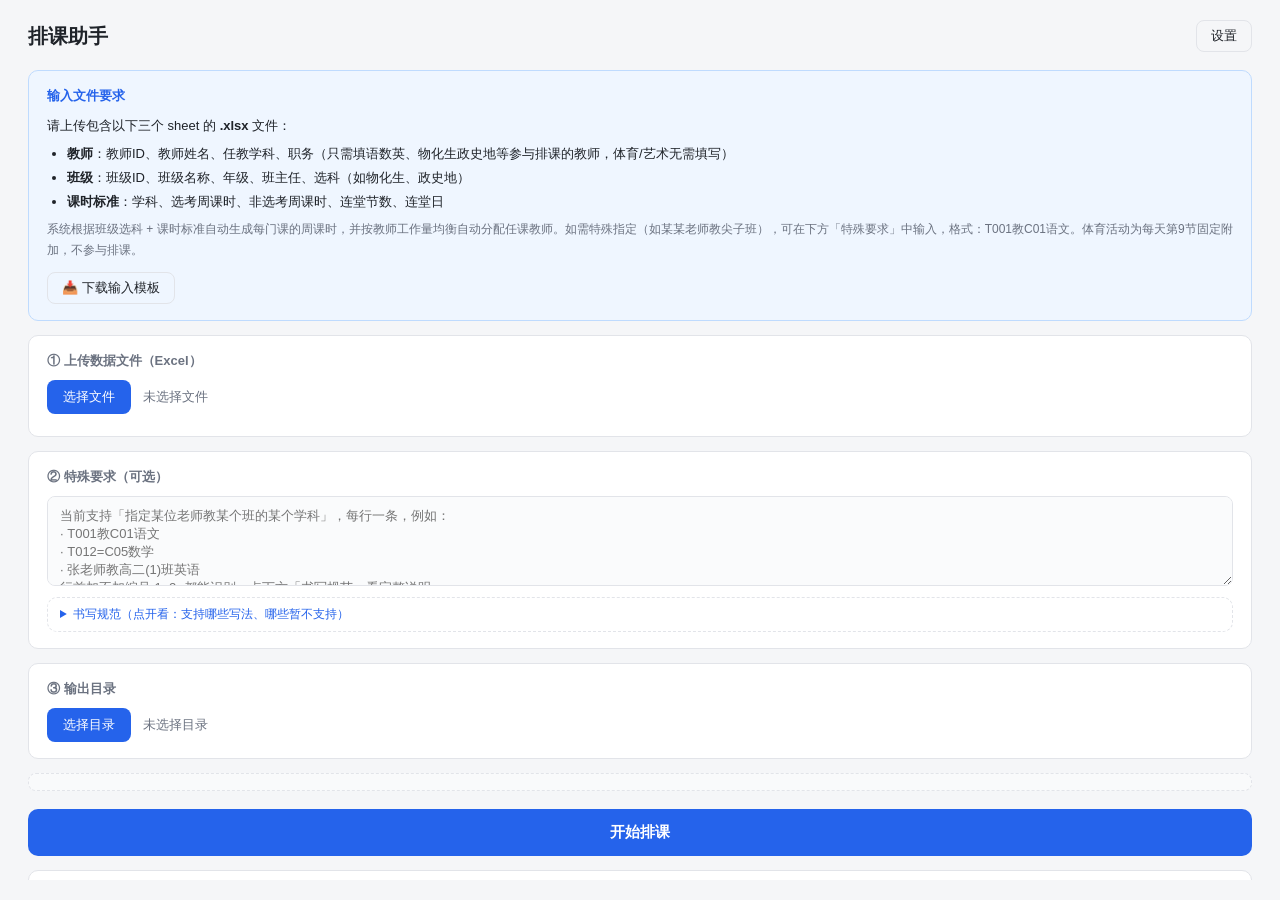
==== ui/index.html @ 9f9e7d93 "feat: 课表学科用标准短名 + 「特殊要求」书写规范 + 一键回归检查 用户确认三件事，本轮全部落地：  1. 课表上的免教师学科按标准短名显示：信息 / 心理 / 体育 / 艺术。    归一化" ====
<!DOCTYPE html>
<html lang="zh-CN">
<head>
  <meta charset="UTF-8">
  <title>排课助手</title>
  <link rel="stylesheet" href="style.css">
</head>
<body>
  <header>
    <h1>排课助手</h1>
    <button id="btn-settings" class="ghost-btn">设置</button>
  </header>

  <main>
    <!-- 输入文件要求说明 -->
    <section class="card info-card">
      <div class="step">输入文件要求</div>
      <div class="info-content">
        <p>请上传包含以下三个 sheet 的 <strong>.xlsx</strong> 文件：</p>
        <ul>
          <li><strong>教师</strong>：教师ID、教师姓名、任教学科、职务（只需填语数英、物化生政史地等参与排课的教师，体育/艺术无需填写）</li>
          <li><strong>班级</strong>：班级ID、班级名称、年级、班主任、选科（如物化生、政史地）</li>
          <li><strong>课时标准</strong>：学科、选考周课时、非选考周课时、连堂节数、连堂日</li>
        </ul>
        <p class="info-note">系统根据班级选科 + 课时标准自动生成每门课的周课时，并按教师工作量均衡自动分配任课教师。如需特殊指定（如某某老师教尖子班），可在下方「特殊要求」中输入，格式：T001教C01语文。体育活动为每天第9节固定附加，不参与排课。</p>
        <button id="btn-download-template" class="ghost-btn" style="margin-top:8px;">📥 下载输入模板</button>
      </div>
    </section>

    <section class="card">
      <div class="step">① 上传数据文件（Excel）</div>
      <div class="row">
        <button id="btn-pick-file" class="primary-btn">选择文件</button>
        <span id="file-name" class="path-text">未选择文件</span>
      </div>
      <div id="file-size" class="file-size"></div>
      <div id="validation-result" class="validation-result" style="display:none;"></div>
    </section>

    <section class="card">
      <div class="step">② 特殊要求（可选）</div>
      <textarea id="requirements" placeholder="当前支持「指定某位老师教某个班的某个学科」，每行一条，例如：&#10;· T001教C01语文&#10;· T012=C05数学&#10;· 张老师教高二(1)班英语&#10;行首加不加编号 1. 2. 都能识别；点下方「书写规范」看完整说明"></textarea>
      <details class="spec-help">
        <summary>书写规范（点开看：支持哪些写法、哪些暂不支持）</summary>
        <div class="spec-body">
          <p class="spec-title">✔ 支持的写法：指定某位老师教某个班的某个学科</p>
          <ul>
            <li><code>T001教C01语文</code> —— 教师ID + 班级ID + 学科（推荐，ID 以「教师」「班级」表里为准）</li>
            <li><code>T001=C01语文</code> —— 用等号写，效果一样</li>
            <li><code>张老师教高二(1)班英语</code> —— 也可以写教师姓名、班级名称</li>
            <li>每行一条；行首编号写不写都行（<code>1.T001教C01语文</code> 一样能识别）</li>
          </ul>
          <p class="spec-warn">✘ 暂不支持（写了会提示"这条没生效"，不会排进课表）：</p>
          <ul>
            <li>「某老师教的班里必须包含某个班」—— 如：教师T30所教的班级里必须有一个是C05</li>
            <li>「某位老师最多/最少带几个班」这类数量限制</li>
            <li>「某类班每周加一节某课」—— 请改在「课时标准」表的「非选考周课时」里填数字</li>
          </ul>
          <p>普通说明文字（如「年级：高二」「2026年秋季作息」）不影响排课，也不会误报。</p>
          <p>课表上的学科按标准名显示：<b>信息 / 心理 / 体育 / 艺术</b>
             （「信息课」「信息技术」「计算机」都会按「信息」处理；「心理健康」按「心理」）。</p>
        </div>
      </details>
    </section>

    <section class="card">
      <div class="step">③ 输出目录</div>
      <div class="row">
        <button id="btn-pick-dir" class="primary-btn">选择目录</button>
        <span id="dir-name" class="path-text">未选择目录</span>
      </div>
    </section>

    <!-- 当前硬限制摘要 -->
    <div id="hard-limits-summary" class="hl-summary"></div>

    <button id="btn-run" class="big-btn">
      <span id="btn-run-text">开始排课</span>
      <span id="btn-spinner" class="spinner hidden"></span>
    </button>

    <div id="status" class="status ready">就绪</div>

    <!-- 排课进度条（问题3，2026-10-01）：由外壳的 scheduler-progress 事件驱动 -->
    <div id="progress" class="progress hidden">
      <div class="progress-track"><div id="progress-fill" class="progress-fill"></div></div>
      <div id="progress-text" class="progress-text"></div>
    </div>

    <section id="result-area" class="result hidden">
      <div class="step">结果文件</div>
      <div id="result-cards" class="result-cards"></div>
    </section>
  </main>

  <!-- 新手教程遮罩 -->
  <div id="tutorial-overlay" class="tutorial-overlay hidden">
    <div class="tutorial-card">
      <div class="tutorial-icon" id="tutorial-icon">👋</div>
      <h2 id="tutorial-title">欢迎使用排课助手</h2>
      <p id="tutorial-desc"></p>
      <div class="tutorial-dots" id="tutorial-dots"></div>
      <div class="tutorial-buttons">
        <button id="tutorial-skip" class="ghost-btn">跳过</button>
        <button id="tutorial-next" class="primary-btn">下一步</button>
      </div>
    </div>
  </div>

  <script>
    const { invoke } = window.__TAURI__.core;
    const { getCurrentWindow } = window.__TAURI__.window;
    const { listen } = window.__TAURI__.event;

    const $ = id => document.getElementById(id);

    // ---- 排课进度条（问题3，2026-10-01）----
    // 外壳现在边跑边读引擎输出，把「阶段N/5」「方案 i/N」推成 scheduler-progress 事件，
    // 这里只负责画。拿不到事件通道也不影响排课，静默降级回原来的静态文字。
    function showProgress() {
      $('progress').classList.remove('hidden');
      $('progress-fill').style.width = '0%';
      $('progress-text').textContent = '正在启动排课引擎…';
    }

    function hideProgress() {
      $('progress').classList.add('hidden');
    }

    function applyProgress(p) {
      if (!p) return;
      const pct = Math.max(0, Math.min(100, Number(p.percent) || 0));
      $('progress-fill').style.width = pct + '%';
      const secs = Number(p.elapsed_sec) > 0 ? Math.round(p.elapsed_sec) + ' 秒 · ' : '';
      $('progress-text').textContent = secs + (p.message || '') + '（' + pct + '%）';
    }

    (async () => {
      try {
        await listen('scheduler-progress', e => applyProgress(e.payload));
      } catch (err) {
        // 旧版外壳没有这个事件通道时忽略即可
      }
    })();

    let inputPath = null;
    let outputDir = null;
    let currentConfig = null;

    // 特殊要求自动保存到 localStorage，下次打开自动恢复
    // ⚠️ $ 必须已在上面声明：此前 $ 声明在本段之后，这里取 $ 会抛 ReferenceError，
    //    又被下面的 try/catch 静默吞掉，导致「下次打开自动恢复」一直没生效。
    try {
      const saved = localStorage.getItem('paike_requirements');
      if (saved) $('requirements').value = saved;
    } catch (e) {}

    const DAY_NAMES = ['', '周一', '周二', '周三', '周四', '周五'];

    async function refreshConfig() {
      currentConfig = await invoke('get_config');
      if (currentConfig.default_output_dir) {
        outputDir = currentConfig.default_output_dir;
        $('dir-name').textContent = outputDir;
      }
      if (currentConfig.last_input_file) {
        inputPath = currentConfig.last_input_file;
        $('file-name').textContent = inputPath;
        showFileSize(inputPath);
        validateSelectedFile(inputPath);
      }
      renderHardLimitsSummary(currentConfig.hard_limits);
    }

    function renderHardLimitsSummary(hl) {
      const s = hl.schedule;
      const c = hl.consecutive;
      const text = `当前生效：${s.periods_per_day}节/天，上午${s.morning_start}-${s.morning_end}，下午${s.afternoon_start}-${s.afternoon_end}；连堂：${DAY_NAMES[c.math_day]}数学、${DAY_NAMES[c.chinese_day]}语文、${DAY_NAMES[c.english_day]}英语`;
      $('hard-limits-summary').textContent = text;
    }

    async function showFileSize(path) {
      const info = await invoke('get_file_info', { path });
      if (info.exists) {
        $('file-size').textContent = '文件大小：' + info.size_human;
        $('file-size').style.color = '#16a34a';
      } else {
        $('file-size').textContent = '';
      }
    }

    // 输入文件预检。
    // 说明：validate_input 命令早就注册好了，CSS 也备好了 .validate-ok / .validate-errors
    // 等样式，但前端一直没调用，这一块从来没显示过内容——
    // 用户只有点了「开始排课」、等上几分钟，才知道数据有问题。
    // 这里把它接上：选完文件立刻检查，把问题挡在排课之前。
    async function validateSelectedFile(path) {
      const box = $('validation-result');
      box.style.display = 'block';
      box.innerHTML = '<div class="validate-loading">正在检查输入文件…</div>';

      let r;
      try {
        r = await invoke('validate_input', { path });
      } catch (e) {
        box.innerHTML = '<div class="validate-errors">输入检查失败：' + e + '</div>';
        return;
      }

      const parts = [];
      const st = r.stats || {};
      if (st.teachers != null) parts.push('教师 ' + st.teachers + ' 位');
      if (st.classes != null) parts.push('班级 ' + st.classes + ' 个');
      if (st.subjects != null) parts.push('学科 ' + st.subjects + ' 门');
      if (st.assignments != null) parts.push('任课安排 ' + st.assignments + ' 条');

      let html = '';
      if (r.valid) {
        html += '<div class="validate-ok">输入文件检查通过</div>';
      } else {
        html += '<div class="validate-error">输入文件有问题，请先修正再排课</div>';
      }
      if (st.format) {
        html += '<div class="validate-subjects">格式：' + st.format + '</div>';
      }
      if (parts.length) {
        html += '<div class="validate-stats">' +
          parts.map(p => '<span>' + p + '</span>').join('') + '</div>';
      }
      if (r.errors && r.errors.length) {
        html += '<div class="validate-errors">' +
          r.errors.map(e => '· ' + e).join('<br>') + '</div>';
      }
      if (r.warnings && r.warnings.length) {
        html += '<div class="validate-subjects" style="color:#b45309;">' +
          r.warnings.map(w => '· ' + w).join('<br>') + '</div>';
      }
      box.innerHTML = html;
    }

    $('btn-pick-file').onclick = async () => {
      const p = await invoke('pick_input_file');
      if (p) {
        inputPath = p;
        $('file-name').textContent = p;
        await showFileSize(p);
        await validateSelectedFile(p);
      }
    };

    $('btn-download-template').onclick = () => {
      invoke('download_template').catch(() => {});
    };

    $('btn-pick-dir').onclick = async () => {
      const p = await invoke('pick_output_dir');
      if (p) {
        outputDir = p;
        $('dir-name').textContent = p;
        await invoke('set_config', {
          config: { ...currentConfig, default_output_dir: outputDir }
        });
      }
    };

    $('btn-settings').onclick = async () => {
      await invoke('open_settings');
      // 设置窗口关闭后刷新硬限制摘要
      setTimeout(refreshConfig, 500);
    };

    function setStatus(cls, text, warnings) {
      const el = $('status');
      el.className = 'status ' + cls;
      el.textContent = text;
      if (warnings && warnings.length) {
        const ul = document.createElement('ul');
        ul.className = 'warnings';
        warnings.forEach(w => {
          const li = document.createElement('li');
          li.textContent = w;
          ul.appendChild(li);
        });
        el.appendChild(ul);
      }
    }

    function formatTime(ts) {
      if (!ts) return '';
      const d = new Date(ts * 1000);
      const pad = n => String(n).padStart(2, '0');
      return `${d.getFullYear()}-${pad(d.getMonth()+1)}-${pad(d.getDate())} ${pad(d.getHours())}:${pad(d.getMinutes())}`;
    }

    async function renderResult(r) {
      const area = $('result-area');
      const cards = $('result-cards');
      cards.innerHTML = '';

      // 方案列表
      if (r.plans && r.plans.length) {
        const planCard = document.createElement('div');
        planCard.className = 'result-card';
        let html = '<div class="result-card-title">排课方案</div>';
        html += '<div class="result-card-sub">共生成 ' + r.plans.length + ' 套方案，点击卡片展开详情</div>';
        html += '<div class="plan-list">';
        r.plans.forEach(p => {
          // 把 note 拆分成指标标签
          const metrics = p.note ? p.note.split('，').map(m => m.trim()).filter(m => m) : [];
          let metricsHtml = '';
          metrics.forEach(m => {
            // 提取数值和标签
            const match = m.match(/(.+?)\s*([\d.]+%?)/);
            if (match) {
              metricsHtml += `<span class="metric-tag"><span class="metric-label">${match[1]}</span><span class="metric-value">${match[2]}</span></span>`;
            } else {
              metricsHtml += `<span class="metric-tag">${m}</span>`;
            }
          });
          html += `<div class="plan-item" data-index="${p.index}">
            <div class="plan-item-header">
              <span class="plan-badge">方案${p.index}</span>
              <span class="plan-name">${p.name}</span>
              <span class="plan-score">评分 ${p.score.toFixed(1)}</span>
              <span class="plan-expand">▾</span>
            </div>
            <div class="plan-item-detail hidden">
              <div class="plan-metrics">${metricsHtml}</div>
            </div>
          </div>`;
        });
        html += '</div>';
        planCard.innerHTML = html;
        // 点击展开/收起
        planCard.querySelectorAll('.plan-item').forEach(item => {
          item.querySelector('.plan-item-header').onclick = () => {
            item.querySelector('.plan-item-detail').classList.toggle('hidden');
            item.querySelector('.plan-expand').textContent =
              item.querySelector('.plan-item-detail').classList.contains('hidden') ? '▾' : '▴';
          };
        });
        cards.appendChild(planCard);
      }

      // 结果文件卡片
      const files = [];
      if (r.output_xlsx) files.push({ path: r.output_xlsx, name: 'result.xlsx', desc: '总览 + 各方案 sheet', icon: '📊' });
      if (r.output_pdf) files.push({ path: r.output_pdf, name: 'result.pdf', desc: '总览 + 各方案页', icon: '📄' });

      for (const f of files) {
        const info = await invoke('get_file_info', { path: f.path });
        const card = document.createElement('div');
        card.className = 'result-card file-card';
        card.innerHTML = `
          <div class="file-icon">${f.icon}</div>
          <div class="file-info">
            <div class="file-name">${f.name}</div>
            <div class="file-desc">${f.desc}</div>
            <div class="file-meta">
              <span>${info.size_human}</span>
              <span>·</span>
              <span>${formatTime(info.modified_ts)}</span>
            </div>
          </div>
          <button class="primary-btn file-open-btn">打开</button>
        `;
        card.querySelector('.file-open-btn').onclick = () => invoke('open_path', { path: f.path });
        cards.appendChild(card);
      }

      // 打开文件夹按钮
      if (files.length) {
        const openDirBtn = document.createElement('button');
        openDirBtn.className = 'ghost-btn open-dir-btn';
        openDirBtn.textContent = '打开所在文件夹';
        openDirBtn.onclick = () => invoke('open_path', { path: outputDir });
        cards.appendChild(openDirBtn);
      }

      area.classList.remove('hidden');
    }

    $('btn-run').onclick = async () => {
      if (!inputPath) {
        setStatus('error', '请先选择输入 Excel 文件');
        return;
      }
      if (!outputDir) {
        setStatus('error', '请先选择输出目录');
        return;
      }
      const btn = $('btn-run');
      btn.disabled = true;
      $('btn-run-text').textContent = '排课中...';
      $('btn-spinner').classList.remove('hidden');
      setStatus('running', '正在排课，请稍候…（25 个班约需 3 分钟，期间请勿关闭窗口）');
      showProgress();
      $('result-area').classList.add('hidden');

      try {
        const r = await invoke('run_scheduler', {
          inputPath: inputPath,
          requirements: $('requirements').value,
          outputDir: outputDir
        });
        if (r.code === 0) {
          setStatus('success', '排课完成：' + r.message);
        } else if (r.code === 1) {
          setStatus('warn', '排课完成（有警告）：' + r.message, r.warnings);
        } else {
          setStatus('error', '排课失败：' + r.message, r.warnings);
        }
        renderResult(r);
      } catch (e) {
        setStatus('error', '调用失败：' + e);
      } finally {
        btn.disabled = false;
        $('btn-spinner').classList.add('hidden');
        hideProgress();
        // 失败时按钮显示「重试」，成功显示「开始排课」
        const failed = $('status').classList.contains('error');
        $('btn-run-text').textContent = failed ? '🔄 重试' : '开始排课';
      }
    };

    // 窗口大小和位置记忆（防抖保存）
    let saveTimer = null;
    function scheduleSaveWindowState() {
      clearTimeout(saveTimer);
      saveTimer = setTimeout(async () => {
        try {
          const win = getCurrentWindow();
          const size = await win.outerSize();
          const pos = await win.outerPosition();
          await invoke('save_window_state', {
            x: pos.x, y: pos.y, width: size.width, height: size.height
          });
        } catch (e) {}
      }, 500);
    }

    const mainWin = getCurrentWindow();
    mainWin.onResized(scheduleSaveWindowState);
    mainWin.onMoved(scheduleSaveWindowState);

    // textarea 输入时实时保存特殊要求
    $('requirements').addEventListener('input', () => {
      try { localStorage.setItem('paike_requirements', $('requirements').value); } catch (e) {}
    });

    // ==================== 新手教程 ====================
    const TUTORIAL_STEPS = [
      {
        icon: '👋',
        title: '欢迎使用排课助手',
        desc: '我是你的排课小帮手！上传教师、班级和课时标准数据，告诉我你的特殊要求，我就能在几十秒内排出 3-8 套合理课表供你挑选。全程离线运行，数据不会上传。'
      },
      {
        icon: '📊',
        title: '第一步：上传 Excel 数据',
        desc: '点击「选择文件」，上传包含教师、班级、课时标准的 Excel 文件（任课安排可选）。不确定格式？页面最上方的蓝色卡片里写了详细要求，可以下载模板参考。'
      },
      {
        icon: '📝',
        title: '第二步：填写特殊要求（可选）',
        desc: '如果有老师请假、班级活动、固定课时等特殊情况，写在这里就行。比如「张三老师周二下午有会」「周五下午留出社团时间」。内容会自动保存，下次打开还在。没有特殊要求就留空。'
      },
      {
        icon: '📁',
        title: '第三步：选择输出目录',
        desc: '点击「选择目录」，挑一个你方便找的文件夹。排课完成后，Excel 课表和 PDF 预览都会自动保存在这里，随时可以打开查看。'
      },
      {
        icon: '🚀',
        title: '最后一步：开始排课',
        desc: '点击蓝色的「开始排课」按钮，喝杯水的功夫就好了！完成后会显示多套方案和评分，点击方案可以展开查看详细指标，挑最满意的一套用。以后想再看教程？随时去「设置」→「关于」里点「重新查看新手教程」。'
      }
    ];

    let tutorialStep = 0;

    function renderTutorialDots() {
      const dots = $('tutorial-dots');
      dots.innerHTML = '';
      TUTORIAL_STEPS.forEach((_, i) => {
        const dot = document.createElement('span');
        dot.className = 'tutorial-dot' + (i === tutorialStep ? ' active' : '');
        dots.appendChild(dot);
      });
    }

    function showTutorialStep() {
      const step = TUTORIAL_STEPS[tutorialStep];
      $('tutorial-icon').textContent = step.icon;
      $('tutorial-title').textContent = step.title;
      $('tutorial-desc').textContent = step.desc;
      $('tutorial-next').textContent = tutorialStep === TUTORIAL_STEPS.length - 1 ? '开始使用' : '下一步';
      renderTutorialDots();
    }

    function finishTutorial() {
      $('tutorial-overlay').classList.add('hidden');
      try { localStorage.setItem('paike_tutorial_seen', '1'); } catch (e) {}
    }

    $('tutorial-next').onclick = () => {
      if (tutorialStep < TUTORIAL_STEPS.length - 1) {
        tutorialStep++;
        showTutorialStep();
      } else {
        finishTutorial();
      }
    };

    $('tutorial-skip').onclick = finishTutorial;


    // 暴露给设置页调用：重新查看教程
    window.showTutorial = () => {
      tutorialStep = 0;
      showTutorialStep();
      $('tutorial-overlay').classList.remove('hidden');
    };

    // 第一次打开自动弹出教程
    try {
      if (!localStorage.getItem('paike_tutorial_seen')) {
        setTimeout(() => {
          tutorialStep = 0;
          showTutorialStep();
          $('tutorial-overlay').classList.remove('hidden');
        }, 500);
      }
    } catch (e) {}

    refreshConfig();
  </script>
</body>
</html>
---- ui/style.css ----
/* 排课助手 - 简洁浅色 Win11 风 */
* { box-sizing: border-box; margin: 0; padding: 0; }

:root {
  --bg: #f5f6f8;
  --card: #ffffff;
  --border: #e2e4e9;
  --text: #1f2329;
  --text-dim: #6b7280;
  --primary: #2563eb;
  --primary-hover: #1d4ed8;
  --success: #16a34a;
  --warn: #d97706;
  --error: #dc2626;
  --radius: 10px;
}

html, body {
  height: 100%;
  background: var(--bg);
  color: var(--text);
  font-family: "Segoe UI", "Microsoft YaHei", sans-serif;
  font-size: 14px;
}

body {
  padding: 20px 28px;
  display: flex;
  flex-direction: column;
}

header {
  display: flex;
  align-items: center;
  justify-content: space-between;
  margin-bottom: 18px;
}

header h1 {
  font-size: 20px;
  font-weight: 600;
}

/* 年级切换栏（已移除，保留占位） */

main {
  flex: 1;
  display: flex;
  flex-direction: column;
  gap: 14px;
  overflow-y: auto;
}

.card {
  background: var(--card);
  border: 1px solid var(--border);
  border-radius: var(--radius);
  padding: 16px 18px;
}

.step {
  font-size: 13px;
  font-weight: 600;
  color: var(--text-dim);
  margin-bottom: 10px;
}

.row {
  display: flex;
  align-items: center;
  gap: 12px;
}

.path-text {
  flex: 1;
  font-size: 13px;
  color: var(--text-dim);
  overflow: hidden;
  text-overflow: ellipsis;
  white-space: nowrap;
}

.primary-btn {
  background: var(--primary);
  color: #fff;
  border: none;
  border-radius: 8px;
  padding: 8px 16px;
  font-size: 13px;
  cursor: pointer;
  white-space: nowrap;
}
.primary-btn:hover { background: var(--primary-hover); }

.ghost-btn {
  background: transparent;
  color: var(--text);
  border: 1px solid var(--border);
  border-radius: 8px;
  padding: 6px 14px;
  font-size: 13px;
  cursor: pointer;
}
.ghost-btn:hover { background: #eef0f3; }

.big-btn {
  background: var(--primary);
  color: #fff;
  border: none;
  border-radius: var(--radius);
  padding: 14px;
  font-size: 15px;
  font-weight: 600;
  cursor: pointer;
}
.big-btn:hover { background: var(--primary-hover); }
.big-btn:disabled {
  background: #93b4f5;
  cursor: not-allowed;
}

textarea {
  width: 100%;
  min-height: 90px;
  border: 1px solid var(--border);
  border-radius: 8px;
  padding: 10px 12px;
  font-family: inherit;
  font-size: 13px;
  resize: vertical;
  background: #fafbfc;
}
textarea:focus { outline: 2px solid #bfdbfe; border-color: var(--primary); }

.status {
  padding: 12px 16px;
  border-radius: var(--radius);
  font-size: 13px;
  border: 1px solid var(--border);
  background: var(--card);
}
.status.ready { color: var(--text-dim); }
.status.running { color: var(--primary); }
.status.success { color: var(--success); border-color: #bbf7d0; background: #f0fdf4; }
.status.warn { color: var(--warn); border-color: #fde68a; background: #fffbeb; }
.status.error { color: var(--error); border-color: #fecaca; background: #fef2f2; }

/* ---- 排课进度条（问题3，2026-10-01）---- */
.progress { margin-top: 10px; }
.progress.hidden { display: none; }
.progress-track {
  height: 8px;
  border-radius: 999px;
  background: #e5e7eb;
  overflow: hidden;
}
.progress-fill {
  height: 100%;
  width: 0%;
  border-radius: 999px;
  background: var(--primary);
  transition: width 0.4s ease;
}
.progress-text {
  margin-top: 6px;
  font-size: 12px;
  color: var(--text-dim);
}

/* ---- 「特殊要求」书写规范（2026-10-01）---- */
.spec-help {
  margin-top: 8px;
  font-size: 12px;
  color: var(--text-dim);
  border: 1px dashed var(--border);
  border-radius: var(--radius);
  padding: 8px 12px;
  background: var(--card);
}
.spec-help summary {
  cursor: pointer;
  user-select: none;
  color: var(--primary);
}
.spec-help[open] summary { margin-bottom: 6px; }
.spec-body ul { margin: 4px 0 8px 18px; padding: 0; }
.spec-body li { margin: 2px 0; }
.spec-body code {
  background: rgba(0, 0, 0, 0.06);
  padding: 1px 5px;
  border-radius: 4px;
  font-family: Consolas, "Courier New", monospace;
}
.spec-title { color: var(--success); margin: 4px 0; }
.spec-warn { color: var(--warn); margin: 6px 0 2px; }

.result.hidden { display: none; }
.result ul {
  list-style: none;
  display: flex;
  flex-direction: column;
  gap: 8px;
}
.result li {
  display: flex;
  align-items: center;
  justify-content: space-between;
  padding: 8px 12px;
  background: #fafbfc;
  border: 1px solid var(--border);
  border-radius: 8px;
  font-size: 13px;
}
.result .actions button {
  margin-left: 8px;
}

.radio {
  display: flex;
  align-items: center;
  gap: 8px;
  padding: 6px 0;
  font-size: 14px;
  cursor: pointer;
}
.radio input { cursor: pointer; }

.about p { padding: 3px 0; color: var(--text-dim); }
.about strong { color: var(--text); }

.warnings {
  margin-top: 8px;
  padding-left: 18px;
  font-size: 12px;
  color: var(--warn);
}
.warnings li { margin: 2px 0; }

/* 加载动画 */
.spinner {
  display: inline-block;
  width: 14px;
  height: 14px;
  border: 2px solid rgba(255,255,255,0.3);
  border-top-color: #fff;
  border-radius: 50%;
  animation: spin 0.8s linear infinite;
  vertical-align: middle;
  margin-left: 8px;
}
.spinner.hidden { display: none; }
@keyframes spin {
  to { transform: rotate(360deg); }
}

/* 输入文件要求说明卡片 */
.info-card {
  background: #eff6ff;
  border-color: #bfdbfe;
}
.info-card .step { color: #2563eb; }
.info-content { font-size: 13px; line-height: 1.7; color: var(--text); }
.info-content p { margin: 4px 0; }
.info-content ul { margin: 6px 0 6px 20px; }
.info-content li { margin: 2px 0; }
.info-note { color: var(--text-dim); font-size: 12px; margin-top: 8px; }

/* 文件大小显示 */
.file-size {
  font-size: 12px;
  color: var(--text-dim);
  margin-top: 6px;
  margin-left: 2px;
}

/* big-btn 里的文字和 spinner 居中对齐 */
.big-btn {
  display: inline-flex;
  align-items: center;
  justify-content: center;
}
.big-btn:disabled .spinner {
  border-color: rgba(255,255,255,0.3);
  border-top-color: #fff;
}

/* 硬限制摘要 */
.hl-summary {
  font-size: 12px;
  color: var(--text-dim);
  background: #f9fafb;
  border: 1px dashed var(--border);
  border-radius: 8px;
  padding: 8px 12px;
  line-height: 1.6;
  margin-bottom: 4px;
}

/* 结果卡片 */
.result-cards {
  display: flex;
  flex-direction: column;
  gap: 10px;
}
.result-card {
  background: var(--card);
  border: 1px solid var(--border);
  border-radius: var(--radius);
  padding: 14px 16px;
}
.result-card-title {
  font-size: 14px;
  font-weight: 600;
  color: var(--text);
  margin-bottom: 4px;
}
.result-card-sub {
  font-size: 12px;
  color: var(--text-dim);
  margin-bottom: 10px;
}

/* 方案列表 */
.plan-list {
  display: flex;
  flex-direction: column;
  gap: 6px;
}
.plan-item {
  background: #f9fafb;
  border-radius: 6px;
  font-size: 13px;
  overflow: hidden;
  transition: background 0.15s;
}
.plan-item:hover {
  background: #f3f4f6;
}
.plan-item-header {
  display: flex;
  align-items: center;
  gap: 10px;
  padding: 8px 10px;
  cursor: pointer;
}
.plan-badge {
  background: var(--primary);
  color: #fff;
  padding: 2px 8px;
  border-radius: 4px;
  font-size: 12px;
  font-weight: 600;
}
.plan-name {
  font-weight: 600;
}
.plan-score {
  color: var(--primary);
  font-weight: 600;
}
.plan-expand {
  margin-left: auto;
  color: var(--text-dim);
  font-size: 12px;
}
.plan-item-detail {
  padding: 0 10px 10px 10px;
  border-top: 1px solid #e5e7eb;
  margin-top: -1px;
}
.plan-item-detail.hidden { display: none; }
.plan-metrics {
  display: flex;
  flex-wrap: wrap;
  gap: 6px;
  margin-top: 8px;
}
.metric-tag {
  display: inline-flex;
  align-items: center;
  gap: 4px;
  background: #fff;
  border: 1px solid #e5e7eb;
  border-radius: 4px;
  padding: 3px 8px;
  font-size: 12px;
}
.metric-label {
  color: var(--text-dim);
}
.metric-value {
  color: var(--primary);
  font-weight: 600;
}

/* 文件卡片 */
.file-card {
  display: flex;
  align-items: center;
  gap: 14px;
}
.file-icon {
  font-size: 28px;
  width: 44px;
  text-align: center;
}
.file-info {
  flex: 1;
}
.file-name {
  font-size: 14px;
  font-weight: 600;
  color: var(--text);
}
.file-desc {
  font-size: 12px;
  color: var(--text-dim);
  margin: 2px 0;
}
.file-meta {
  font-size: 11px;
  color: #9ca3af;
  display: flex;
  gap: 6px;
}
.file-open-btn {
  padding: 8px 18px;
  font-size: 13px;
}
.open-dir-btn {
  align-self: flex-end;
  margin-top: 4px;
}

/* 新手教程遮罩 */
.tutorial-overlay {
  position: fixed;
  top: 0;
  left: 0;
  right: 0;
  bottom: 0;
  background: rgba(0, 0, 0, 0.45);
  display: flex;
  align-items: center;
  justify-content: center;
  z-index: 1000;
  backdrop-filter: blur(2px);
}
.tutorial-overlay.hidden { display: none; }

.tutorial-card {
  background: #fff;
  border-radius: 16px;
  padding: 32px 36px 24px;
  width: 420px;
  max-width: 90%;
  text-align: center;
  box-shadow: 0 20px 60px rgba(0, 0, 0, 0.2);
  animation: tutorialPop 0.3s ease;
}
@keyframes tutorialPop {
  from { transform: scale(0.9); opacity: 0; }
  to { transform: scale(1); opacity: 1; }
}

.tutorial-icon {
  font-size: 48px;
  margin-bottom: 16px;
}

.tutorial-card h2 {
  font-size: 20px;
  font-weight: 600;
  color: var(--text);
  margin-bottom: 12px;
}

.tutorial-card p {
  font-size: 14px;
  line-height: 1.8;
  color: var(--text-dim);
  margin-bottom: 20px;
  text-align: left;
}

.tutorial-dots {
  display: flex;
  justify-content: center;
  gap: 6px;
  margin-bottom: 20px;
}
.tutorial-dot {
  width: 8px;
  height: 8px;
  border-radius: 50%;
  background: #d1d5db;
  transition: all 0.2s ease;
}
.tutorial-dot.active {
  background: var(--primary);
  width: 24px;
  border-radius: 4px;
}

.tutorial-buttons {
  display: flex;
  justify-content: space-between;
  align-items: center;
  gap: 12px;
}
.tutorial-buttons .primary-btn {
  flex: 1;
  padding: 10px;
  font-size: 14px;
}
.tutorial-buttons .ghost-btn {
  padding: 10px 16px;
}


/* ===== 文件校验结果 ===== */
.validation-result {
  margin-top: 10px;
  padding: 12px;
  border-radius: 8px;
  font-size: 13px;
  line-height: 1.6;
}
.validate-loading {
  color: #6b7280;
  font-style: italic;
}
.validate-ok {
  color: #16a34a;
  font-weight: 600;
  margin-bottom: 6px;
}
.validate-error {
  color: #dc2626;
  font-weight: 600;
  margin-bottom: 6px;
}
.validate-stats {
  display: flex;
  flex-wrap: wrap;
  gap: 12px;
  color: #4b5563;
  margin-bottom: 6px;
}
.validate-stats span {
  background: #f3f4f6;
  padding: 2px 8px;
  border-radius: 4px;
}
.validate-subjects {
  width: 100%;
  margin-top: 4px;
  color: #6b7280;
}
.validate-errors {
  background: #fef2f2;
  border: 1px solid #fecaca;
  border-radius: 6px;
  padding: 8px 12px;
  margin-top: 6px;
  color: #991b1b;
}
.validate-errors ul {
  margin: 4px 0 0 0;
  padding-left: 20px;
}
.validate-warnings {
  background: #fffbeb;
  border: 1px solid #fde68a;
  border-radius: 6px;
  padding: 8px 12px;
  margin-top: 6px;
  color: #92400e;
}
.validate-warnings ul {
  margin: 4px 0 0 0;
  padding-left: 20px;
}
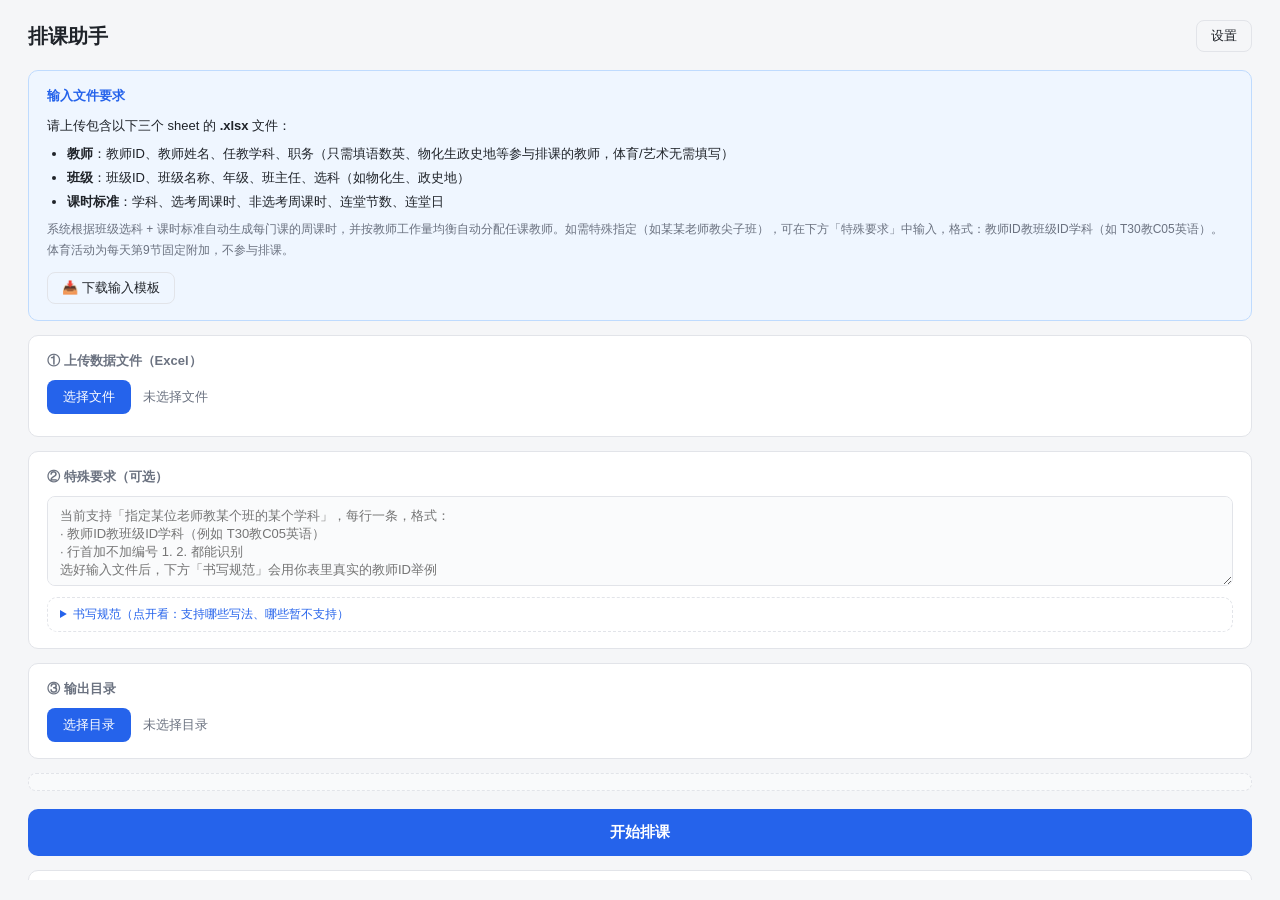
==== commit fab067d7: "fix: 进度条改为前端轮询（原来一直不动）+ 特殊要求 ID 容错与提示 用户 2026-10-01 下午实测反馈三个问题。  1. 进度条一直停在"正在启动排课引擎"    根因：进度原先靠 Ta" ====
--- a/ui/index.html
+++ b/ui/index.html
@@ -22,7 +22,7 @@
           <li><strong>班级</strong>：班级ID、班级名称、年级、班主任、选科（如物化生、政史地）</li>
           <li><strong>课时标准</strong>：学科、选考周课时、非选考周课时、连堂节数、连堂日</li>
         </ul>
-        <p class="info-note">系统根据班级选科 + 课时标准自动生成每门课的周课时，并按教师工作量均衡自动分配任课教师。如需特殊指定（如某某老师教尖子班），可在下方「特殊要求」中输入，格式：T001教C01语文。体育活动为每天第9节固定附加，不参与排课。</p>
+        <p class="info-note">系统根据班级选科 + 课时标准自动生成每门课的周课时，并按教师工作量均衡自动分配任课教师。如需特殊指定（如某某老师教尖子班），可在下方「特殊要求」中输入，格式：教师ID教班级ID学科（如 T30教C05英语）。体育活动为每天第9节固定附加，不参与排课。</p>
         <button id="btn-download-template" class="ghost-btn" style="margin-top:8px;">📥 下载输入模板</button>
       </div>
     </section>
@@ -39,16 +39,20 @@
 
     <section class="card">
       <div class="step">② 特殊要求（可选）</div>
-      <textarea id="requirements" placeholder="当前支持「指定某位老师教某个班的某个学科」，每行一条，例如：&#10;· T001教C01语文&#10;· T012=C05数学&#10;· 张老师教高二(1)班英语&#10;行首加不加编号 1. 2. 都能识别；点下方「书写规范」看完整说明"></textarea>
+      <textarea id="requirements" placeholder="当前支持「指定某位老师教某个班的某个学科」，每行一条，格式：&#10;· 教师ID教班级ID学科（例如 T30教C05英语）&#10;· 行首加不加编号 1. 2. 都能识别&#10;选好输入文件后，下方「书写规范」会用你表里真实的教师ID举例"></textarea>
       <details class="spec-help">
         <summary>书写规范（点开看：支持哪些写法、哪些暂不支持）</summary>
         <div class="spec-body">
+          <p id="spec-ids" class="spec-ids">选好输入文件后，这里会用**你表里真实的**教师ID、班级ID举例。</p>
           <p class="spec-title">✔ 支持的写法：指定某位老师教某个班的某个学科</p>
           <ul>
-            <li><code>T001教C01语文</code> —— 教师ID + 班级ID + 学科（推荐，ID 以「教师」「班级」表里为准）</li>
-            <li><code>T001=C01语文</code> —— 用等号写，效果一样</li>
-            <li><code>张老师教高二(1)班英语</code> —— 也可以写教师姓名、班级名称</li>
-            <li>每行一条；行首编号写不写都行（<code>1.T001教C01语文</code> 一样能识别）</li>
+            <li><code>教师ID</code> + <code>教</code> + <code>班级ID</code> + <code>学科</code>
+                —— 例如 <code id="spec-example">T30教C05英语</code></li>
+            <li>用等号写效果一样：<code id="spec-example2">T30=C05英语</code></li>
+            <li>也可以写教师姓名 + 班级名称：<code>张老师教高二(1)班英语</code></li>
+            <li>每行一条；行首编号写不写都行（<code>1.T30教C05英语</code> 一样能识别）</li>
+            <li>⚠️ <b>ID 照抄「教师」「班级」表里的写法</b>：表里是 <code>T30</code> 就写 <code>T30</code>，
+                不要自己补成 <code>T030</code>（补零的写法现在也能认，但以表里为准最稳）</li>
           </ul>
           <p class="spec-warn">✘ 暂不支持（写了会提示"这条没生效"，不会排进课表）：</p>
           <ul>
@@ -110,38 +114,79 @@
   <script>
     const { invoke } = window.__TAURI__.core;
     const { getCurrentWindow } = window.__TAURI__.window;
-    const { listen } = window.__TAURI__.event;
 
     const $ = id => document.getElementById(id);
 
-    // ---- 排课进度条（问题3，2026-10-01）----
-    // 外壳现在边跑边读引擎输出，把「阶段N/5」「方案 i/N」推成 scheduler-progress 事件，
-    // 这里只负责画。拿不到事件通道也不影响排课，静默降级回原来的静态文字。
+    // ---- 排课进度条（2026-10-01）----
+    // ⚠️ 用「轮询 get_progress」而不是 Tauri 事件：本项目的 webview 没有配置
+    //    capabilities（src-tauri/capabilities/ 不存在），Tauri 2 里事件 API 属于
+    //    core 插件、要 ACL 放行，没配就被静默拒绝 —— 之前那版就是这样，进度条一直
+    //    停在初始文案（用户实测踩到）。应用自己的命令不走 ACL，轮询这条路是稳的。
+    let progressTimer = null;
+    let runStartedAt = 0;
+
+    function fmtElapsed(sec) {
+      if (sec < 60) return sec + ' 秒';
+      return Math.floor(sec / 60) + ' 分 ' + String(sec % 60).padStart(2, '0') + ' 秒';
+    }
+
     function showProgress() {
       $('progress').classList.remove('hidden');
       $('progress-fill').style.width = '0%';
-      $('progress-text').textContent = '正在启动排课引擎…';
+      $('progress-text').textContent = '已用 0 秒 · 正在准备…';
+      runStartedAt = Date.now();
     }
 
     function hideProgress() {
       $('progress').classList.add('hidden');
-    }
-
-    function applyProgress(p) {
-      if (!p) return;
-      const pct = Math.max(0, Math.min(100, Number(p.percent) || 0));
+      if (progressTimer) {
+        clearInterval(progressTimer);
+        progressTimer = null;
+      }
+    }
+
+    function renderProgress(p) {
+      const elapsed = runStartedAt ? Math.round((Date.now() - runStartedAt) / 1000) : 0;
+      const pct = p ? Math.max(0, Math.min(100, Number(p.percent) || 0)) : 0;
       $('progress-fill').style.width = pct + '%';
-      const secs = Number(p.elapsed_sec) > 0 ? Math.round(p.elapsed_sec) + ' 秒 · ' : '';
-      $('progress-text').textContent = secs + (p.message || '') + '（' + pct + '%）';
-    }
-
-    (async () => {
-      try {
-        await listen('scheduler-progress', e => applyProgress(e.payload));
-      } catch (err) {
-        // 旧版外壳没有这个事件通道时忽略即可
-      }
-    })();
+      const msg = (p && p.message) ? p.message : '正在启动排课引擎…';
+      $('progress-text').textContent =
+        '已用 ' + fmtElapsed(elapsed) + ' · ' + msg + '（' + pct + '%）';
+    }
+
+    function startProgressPolling() {
+      if (progressTimer) clearInterval(progressTimer);
+      const tick = async () => {
+        try {
+          renderProgress(await invoke('get_progress'));
+        } catch (e) {
+          renderProgress(null);   // 拿不到也不影响排课，至少让计时器继续走
+        }
+      };
+      tick();
+      progressTimer = setInterval(tick, 600);
+    }
+
+    // ---- 「书写规范」用用户自己表里的真实 ID 举例 ----
+    // 用户 2026-10-01 实测：文档里举例写 T001，而他表里是 T30，照着写反而对不上、
+    // 整条要求被忽略。示例必须来自他自己的输入文件。
+    let specSamples = { teachers: [], classes: [] };
+
+    function renderSpecSamples() {
+      const t = specSamples.teachers || [];
+      const c = specSamples.classes || [];
+      const box = $('spec-ids');
+      if (t.length && c.length) {
+        $('spec-example').textContent = t[0] + '教' + c[0] + '英语';
+        $('spec-example2').textContent = t[0] + '=' + c[0] + '英语';
+        box.innerHTML = '你这份表里的写法是 —— 教师ID：<code>' + t.join('</code>、<code>') +
+          '</code>；班级ID：<code>' + c.join('</code>、<code>') + '</code>。照抄这个格式即可。';
+        box.classList.add('spec-ids-ok');
+      } else {
+        box.textContent = '选好输入文件后，这里会用你表里真实的教师ID、班级ID举例。';
+        box.classList.remove('spec-ids-ok');
+      }
+    }
 
     let inputPath = null;
     let outputDir = null;
@@ -207,8 +252,12 @@
         return;
       }
 
-      const parts = [];
-      const st = r.stats || {};
+        const parts = [];
+        const st = r.stats || {};
+        // 「书写规范」用真实 ID 举例（见 renderSpecSamples）
+        specSamples.teachers = st.teacher_ids || [];
+        specSamples.classes = st.class_ids || [];
+        renderSpecSamples();
       if (st.teachers != null) parts.push('教师 ' + st.teachers + ' 位');
       if (st.classes != null) parts.push('班级 ' + st.classes + ' 个');
       if (st.subjects != null) parts.push('学科 ' + st.subjects + ' 门');
@@ -395,6 +444,7 @@
       $('btn-spinner').classList.remove('hidden');
       setStatus('running', '正在排课，请稍候…（25 个班约需 3 分钟，期间请勿关闭窗口）');
       showProgress();
+      startProgressPolling();
       $('result-area').classList.add('hidden');
 
       try {
--- a/ui/style.css
+++ b/ui/style.css
@@ -193,6 +193,14 @@
 }
 .spec-title { color: var(--success); margin: 4px 0; }
 .spec-warn { color: var(--warn); margin: 6px 0 2px; }
+.spec-ids {
+  margin: 2px 0 8px;
+  padding: 6px 10px;
+  border-radius: var(--radius);
+  background: #f8fafc;
+  border: 1px solid var(--border);
+}
+.spec-ids-ok { background: #f0fdf4; border-color: #bbf7d0; }
 
 .result.hidden { display: none; }
 .result ul {
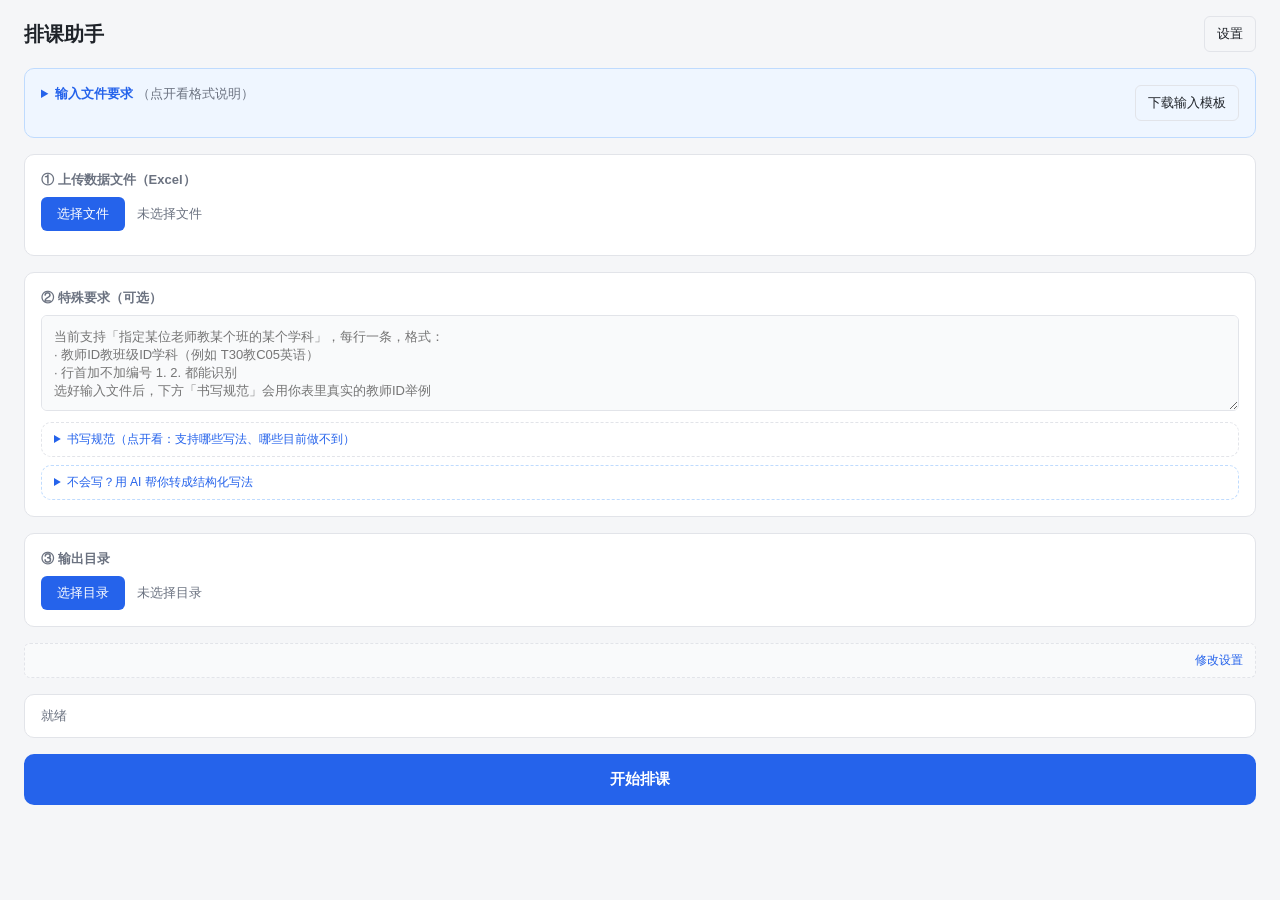
==== commit 416ef1f4: "feat: 特殊要求可借外部 AI 转 JSON，另含取消排课与多处静默失败修复 - 「特殊要求」新增「用 AI 转」：先在本地把教师姓名/班级名换成编号（脱敏），   再套进固定提示词并明文展示，用" ====
--- a/ui/index.html
+++ b/ui/index.html
@@ -12,18 +12,24 @@
   </header>
 
   <main>
-    <!-- 输入文件要求说明 -->
+    <!-- 输入文件要求说明
+         默认折叠：格式说明看一次就够，折叠后首屏留给「① 上传数据文件」，
+         需要时点开，模板下载按钮留在外面（不能藏进折叠区，否则不好找）。 -->
     <section class="card info-card">
-      <div class="step">输入文件要求</div>
-      <div class="info-content">
-        <p>请上传包含以下三个 sheet 的 <strong>.xlsx</strong> 文件：</p>
-        <ul>
-          <li><strong>教师</strong>：教师ID、教师姓名、任教学科、职务（只需填语数英、物化生政史地等参与排课的教师，体育/艺术无需填写）</li>
-          <li><strong>班级</strong>：班级ID、班级名称、年级、班主任、选科（如物化生、政史地）</li>
-          <li><strong>课时标准</strong>：学科、选考周课时、非选考周课时、连堂节数、连堂日</li>
-        </ul>
-        <p class="info-note">系统根据班级选科 + 课时标准自动生成每门课的周课时，并按教师工作量均衡自动分配任课教师。如需特殊指定（如某某老师教尖子班），可在下方「特殊要求」中输入，格式：教师ID教班级ID学科（如 T30教C05英语）。体育活动为每天第9节固定附加，不参与排课。</p>
-        <button id="btn-download-template" class="ghost-btn" style="margin-top:8px;">📥 下载输入模板</button>
+      <div class="info-head">
+        <details class="info-fold">
+          <summary>输入文件要求<span class="fold-hint">（点开看格式说明）</span></summary>
+          <div class="info-content">
+            <p>请上传包含以下三个 sheet 的 <strong>.xlsx</strong> 文件：</p>
+            <ul>
+              <li><strong>教师</strong>：教师ID、教师姓名、任教学科、职务（只需填语数英、物化生政史地等参与排课的教师，体育/艺术无需填写）</li>
+              <li><strong>班级</strong>：班级ID、班级名称、年级、班主任、选科（如物化生、政史地）</li>
+              <li><strong>课时标准</strong>：学科、选考周课时、非选考周课时、连堂节数、连堂日</li>
+            </ul>
+            <p class="info-note">系统根据班级选科 + 课时标准自动生成每门课的周课时，并由排课引擎在排课的同时决定各班各科的任课教师。如需特殊指定（如某某老师教某个班），可在下方「特殊要求」中输入。体育活动为每天附加一节，不参与排课。</p>
+          </div>
+        </details>
+        <button id="btn-download-template" class="ghost-btn">下载输入模板</button>
       </div>
     </section>
 
@@ -41,28 +47,84 @@
       <div class="step">② 特殊要求（可选）</div>
       <textarea id="requirements" placeholder="当前支持「指定某位老师教某个班的某个学科」，每行一条，格式：&#10;· 教师ID教班级ID学科（例如 T30教C05英语）&#10;· 行首加不加编号 1. 2. 都能识别&#10;选好输入文件后，下方「书写规范」会用你表里真实的教师ID举例"></textarea>
       <details class="spec-help">
-        <summary>书写规范（点开看：支持哪些写法、哪些暂不支持）</summary>
+        <summary>书写规范（点开看：支持哪些写法、哪些目前做不到）</summary>
         <div class="spec-body">
-          <p id="spec-ids" class="spec-ids">选好输入文件后，这里会用**你表里真实的**教师ID、班级ID举例。</p>
-          <p class="spec-title">✔ 支持的写法：指定某位老师教某个班的某个学科</p>
+          <p id="spec-ids" class="spec-ids">选好输入文件后，这里会用你表里真实的教师ID、班级ID举例。</p>
+
+          <p class="spec-title">写法一：指定某位老师教某个班的某个学科</p>
           <ul>
-            <li><code>教师ID</code> + <code>教</code> + <code>班级ID</code> + <code>学科</code>
-                —— 例如 <code id="spec-example">T30教C05英语</code></li>
+            <li><code id="spec-example">T30教C05英语</code>
+                —— <code>教师ID</code> + <code>教</code> + <code>班级ID</code> + <code>学科</code></li>
             <li>用等号写效果一样：<code id="spec-example2">T30=C05英语</code></li>
             <li>也可以写教师姓名 + 班级名称：<code>张老师教高二(1)班英语</code></li>
             <li>每行一条；行首编号写不写都行（<code>1.T30教C05英语</code> 一样能识别）</li>
             <li>⚠️ <b>ID 照抄「教师」「班级」表里的写法</b>：表里是 <code>T30</code> 就写 <code>T30</code>，
-                不要自己补成 <code>T030</code>（补零的写法现在也能认，但以表里为准最稳）</li>
+                不要自己补成 <code>T030</code>（补零的写法也能认，但以表里为准最稳）</li>
           </ul>
-          <p class="spec-warn">✘ 暂不支持（写了会提示"这条没生效"，不会排进课表）：</p>
+
+          <p class="spec-title">写法二：其它要求用「结构化写法」（推荐）</p>
+          <p class="spec-alert">⚠️ 直接写中文句子（如「张老师周二没空」「T48不想周五上课」）
+             <b>不会生效</b> —— 引擎只认「教师指定」和下面这种 JSON 两种写法。
+             不方便手写 JSON 时，用下面「不会写？用 AI 帮你转」那段：软件会生成一份
+             <b>已脱敏</b>的提示词，复制给任意 AI，把返回的 JSON 粘回来即可。</p>
+          <p>下面这种 JSON 可以直接整段粘进上面的输入框（<b>连开头结尾的
+             <code>```json</code> / <code>```</code> 一起粘</b>），能精确表达 5 类要求：
+             老师某天或某节没空、老师不想某天上连堂、某班某天或某节不排课（该格排自习）、
+             老师最多带几个班。</p>
+          <pre class="spec-code">```json
+{
+  "version": 1,
+  "constraints": [
+    {"type": "teacher_unavailable",   "teacher": "T30", "days": [2]},
+    {"type": "teacher_no_double_day", "teacher": "T30", "days": [2]},
+    {"type": "class_unavailable",     "class": "C01", "day": 5, "periods": [7, 8]},
+    {"type": "teacher_max_classes",   "teacher": "T30", "max": 2}
+  ]
+}
+```</pre>
+          <ul>
+            <li><code>days</code> 用 1~5 表示周一到周五；<code>periods</code> 省略＝全天，
+                节次 1~8（上午 1~5、下午 6~8）</li>
+            <li>不想手写 JSON？用下面「不会写？用 AI 帮你转」——它会生成一段
+                <b>已脱敏</b>（姓名自动换成编号）的提示词，复制给任意 AI 即可</li>
+            <li>写错的那条会被单独跳过并说明原因，不影响其它条目</li>
+          </ul>
+
+          <p class="spec-warn">✘ 目前做不到（写了会提示"这条没生效"，不会排进课表）：</p>
           <ul>
             <li>「某老师教的班里必须包含某个班」—— 如：教师T30所教的班级里必须有一个是C05</li>
-            <li>「某位老师最多/最少带几个班」这类数量限制</li>
+            <li>「两位老师必须 / 不能教同一年级」</li>
+            <li>「如果……就……」这类条件要求</li>
             <li>「某类班每周加一节某课」—— 请改在「课时标准」表的「非选考周课时」里填数字</li>
           </ul>
+
           <p>普通说明文字（如「年级：高二」「2026年秋季作息」）不影响排课，也不会误报。</p>
           <p>课表上的学科按标准名显示：<b>信息 / 心理 / 体育 / 艺术</b>
              （「信息课」「信息技术」「计算机」都会按「信息」处理；「心理健康」按「心理」）。</p>
+        </div>
+      </details>
+
+      <!-- 「用 AI 转」（2026-10-04 用户拍板）：主路径改为「用外部 AI 把中文转成 JSON，
+           软件只负责校验与生效」，离线词典降级为兜底。
+           刻意把提示词**明文展示在文本框里**、让用户自己选中复制：
+           便于查看和调试，也不碰剪贴板 API（Tauri webview 里可能被拒）。 -->
+      <details class="ai-help">
+        <summary>不会写？用 AI 帮你转成结构化写法</summary>
+        <div class="ai-body">
+          <p>三步：</p>
+          <ol>
+            <li>点「生成提示词」——软件会把你写的要求里<b>教师姓名 / 班级名自动换成编号</b>
+                （不泄露姓名），并附上你表里的教师、班级清单；</li>
+            <li>在下面的框里<b>全选复制</b>，发给任意 AI（豆包、文心一言、Kimi 等都可以）；</li>
+            <li>把 AI 返回的 JSON <b>整段粘回上面的输入框</b>（连 <code>```json</code> 那几行一起），
+                再点「开始排课」。</li>
+          </ol>
+          <div class="ai-actions">
+            <button id="btn-gen-prompt" class="primary-btn">生成提示词</button>
+            <button id="btn-sel-prompt" class="ghost-btn" disabled>全选</button>
+          </div>
+          <textarea id="ai-prompt" readonly placeholder="点「生成提示词」后，这里会显示可复制的内容。（需要先在 ① 里选好输入文件）"></textarea>
+          <p id="ai-note" class="ai-note"></p>
         </div>
       </details>
     </section>
@@ -75,21 +137,38 @@
       </div>
     </section>
 
-    <!-- 当前硬限制摘要 -->
-    <div id="hard-limits-summary" class="hl-summary"></div>
+    <!-- 当前硬限制摘要（可点击进设置修改：原先是一行死文字，想改却找不到入口） -->
+    <div class="hl-summary">
+      <span id="hl-text"></span>
+      <button id="btn-edit-limits" class="link-btn">修改设置</button>
+    </div>
+
+    <!-- 状态与进度放在「开始排课」上面：提示（如「请先选择文件」）出现在视线要经过的地方，
+         之前放在按钮下面，容易被漏看。 -->
+    <div id="status" class="status ready">就绪</div>
+
+    <!-- 失败时的出口：去看引擎日志。
+         外壳会把 <任务ID>.engine.log 留在日志目录，以前没有入口，
+         用户只能看着一句"排课失败"，连"卡在哪一步"都无从判断。 -->
+    <div id="log-hint" class="log-hint hidden">
+      失败详情已记入日志，<button id="btn-open-logs" class="link-btn">打开日志文件夹</button>
+    </div>
+
+    <!-- 排课进度条（2026-10-01）：前端轮询外壳的 get_progress 命令驱动。
+         注意不要改回 Tauri 事件——本项目没有 capabilities 配置，事件会被静默拒绝。 -->
+    <div id="progress" class="progress hidden">
+      <div class="progress-track"><div id="progress-fill" class="progress-fill"></div></div>
+      <div id="progress-text" class="progress-text"></div>
+    </div>
 
     <button id="btn-run" class="big-btn">
       <span id="btn-run-text">开始排课</span>
       <span id="btn-spinner" class="spinner hidden"></span>
     </button>
 
-    <div id="status" class="status ready">就绪</div>
-
-    <!-- 排课进度条（问题3，2026-10-01）：由外壳的 scheduler-progress 事件驱动 -->
-    <div id="progress" class="progress hidden">
-      <div class="progress-track"><div id="progress-fill" class="progress-fill"></div></div>
-      <div id="progress-text" class="progress-text"></div>
-    </div>
+    <!-- 取消排课：只在排课中出现。一趟约 3 分钟，中途想放弃以前只能关窗口，
+         而关闭默认是收进托盘——进程还占着，不知道的人会以为程序卡死了。 -->
+    <button id="btn-cancel" class="ghost-btn danger cancel-btn hidden">取消排课</button>
 
     <section id="result-area" class="result hidden">
       <div class="step">结果文件</div>
@@ -113,7 +192,6 @@
 
   <script>
     const { invoke } = window.__TAURI__.core;
-    const { getCurrentWindow } = window.__TAURI__.window;
 
     const $ = id => document.getElementById(id);
 
@@ -124,16 +202,29 @@
     //    停在初始文案（用户实测踩到）。应用自己的命令不走 ACL，轮询这条路是稳的。
     let progressTimer = null;
     let runStartedAt = 0;
+    let lastProgressText = '';
 
     function fmtElapsed(sec) {
       if (sec < 60) return sec + ' 秒';
       return Math.floor(sec / 60) + ' 分 ' + String(sec % 60).padStart(2, '0') + ' 秒';
     }
 
+    // 排课进行中：锁住其它会改变输入或参数的入口，
+    // 免得跑到一半把条件改了，界面显示的和这次实际用的对不上。
+    function setBusy(busy) {
+      ['btn-pick-file', 'btn-pick-dir', 'btn-settings',
+       'btn-download-template', 'btn-edit-limits'].forEach(id => {
+        const el = $(id);
+        if (el) el.disabled = busy;
+      });
+    }
+
     function showProgress() {
       $('progress').classList.remove('hidden');
+      $('progress-fill').classList.remove('stalled');
       $('progress-fill').style.width = '0%';
-      $('progress-text').textContent = '已用 0 秒 · 正在准备…';
+      lastProgressText = '正在准备…';
+      $('progress-text').textContent = '已用 0 秒 · ' + lastProgressText;
       runStartedAt = Date.now();
     }
 
@@ -149,9 +240,8 @@
       const elapsed = runStartedAt ? Math.round((Date.now() - runStartedAt) / 1000) : 0;
       const pct = p ? Math.max(0, Math.min(100, Number(p.percent) || 0)) : 0;
       $('progress-fill').style.width = pct + '%';
-      const msg = (p && p.message) ? p.message : '正在启动排课引擎…';
-      $('progress-text').textContent =
-        '已用 ' + fmtElapsed(elapsed) + ' · ' + msg + '（' + pct + '%）';
+      lastProgressText = (p && p.message) ? p.message : '正在启动排课引擎…';
+      $('progress-text').textContent = '已用 ' + fmtElapsed(elapsed) + ' · ' + lastProgressText;
     }
 
     function startProgressPolling() {
@@ -170,7 +260,7 @@
     // ---- 「书写规范」用用户自己表里的真实 ID 举例 ----
     // 用户 2026-10-01 实测：文档里举例写 T001，而他表里是 T30，照着写反而对不上、
     // 整条要求被忽略。示例必须来自他自己的输入文件。
-    let specSamples = { teachers: [], classes: [] };
+    let specSamples = { teachers: [], classes: [], teacherMap: {}, classMap: {} };
 
     function renderSpecSamples() {
       const t = specSamples.teachers || [];
@@ -188,6 +278,100 @@
       }
     }
 
+    // ---- 「用 AI 转」：生成脱敏提示词（2026-10-04）----
+    // 方向调整（用户拍板）：主路径改为「用外部 AI 把中文转成 JSON，软件只负责校验与生效」，
+    // 离线词典降级为兜底。软件本地只做两件能做的事：
+    //   ① 把要求里的教师姓名 / 班级名**先替换成编号**（脱敏 —— 姓名属校方数据，不能外发）；
+    //   ② 附上教师 / 班级清单，套进固定提示词。
+    // 软件自身**不联网、不调用任何模型**："发给 AI" 这一步由用户手动完成。
+    const AI_PROMPT_TEMPLATE = `你是一名高中排课约束解析助手。下面是教务写的排课要求（姓名已替换为编号）。
+请把每一条转换成结构化约束，只输出一个 JSON 对象，不要任何解释、不要 markdown 代码块。
+
+输出格式（version 固定为 1）：
+{"version": 1, "constraints": [ ... ], "unrecognized": [ ... ]}
+
+只允许出现以下 5 种 type，字段名必须照抄：
+
+1. 指定任课
+   {"type":"assign_teacher","teacher":"T30","class":"C05","subject":"数学"}
+2. 教师某天/某节不上课（periods 省略 = 全天）
+   {"type":"teacher_unavailable","teacher":"T30","days":[2],"periods":[6,7,8]}
+3. 教师不想某天上连堂
+   {"type":"teacher_no_double_day","teacher":"T30","days":[2]}
+4. 某班某天/某节不排课（该格排自习；day 是单数，一天一条）
+   {"type":"class_unavailable","class":"C01","day":5,"periods":[7,8]}
+5. 教师最多带几个班
+   {"type":"teacher_max_classes","teacher":"T30","max":2}
+
+严格规则：
+- days 用 1-5 表示周一到周五；节次 1-8（上午 1-5、下午 6-8）。
+- teacher 必须来自下面的教师清单，class 必须来自班级清单。
+- 认不出、没把握、或不属于这 5 类的要求，一律原句放进 "unrecognized"，绝对不要编造字段或类型。
+- 一句话可能拆成多条（如「周一和周三」拆两条）。
+
+教师清单（编号 TAB 姓名）：
+{TEACHERS}
+
+班级清单（编号 TAB 名称）：
+{CLASSES}
+
+待解析的要求：
+{LINES}`;
+
+    // 用表里的姓名把中文要求里的姓名换成编号。
+    // ⚠️ 先替换**较长**的串（班级名通常比教师名长），否则短串先命中会把长串切坏。
+    function desensitize(text) {
+      const pairs = [
+        ...Object.entries(specSamples.classMap || {}),
+        ...Object.entries(specSamples.teacherMap || {})
+      ].filter(([n, id]) => n && n !== id).sort((a, b) => b[0].length - a[0].length);
+      let out = text;
+      let hit = 0;
+      for (const [name, id] of pairs) {
+        if (out.indexOf(name) >= 0) {
+          out = out.split(name).join(id);
+          hit++;
+        }
+      }
+      return { text: out, hit };
+    }
+
+    $('btn-gen-prompt').onclick = () => {
+      const note = $('ai-note');
+      const raw = $('requirements').value.trim();
+      if (!raw) {
+        note.textContent = '请先在上面的输入框里写下要求（一行一条）。';
+        return;
+      }
+      const tMap = specSamples.teacherMap || {};
+      const cMap = specSamples.classMap || {};
+      if (!Object.keys(tMap).length && !Object.keys(cMap).length) {
+        note.textContent = '还没拿到你表里的教师/班级清单 —— 请先在「① 上传数据文件」里选好输入文件。';
+        return;
+      }
+      const d = desensitize(raw);
+      const fmt = m => Object.entries(m).map(([n, id]) => id + '\t' + n).join('\n');
+      const lines = d.text.split('\n').map(s => s.trim()).filter(Boolean)
+        .map((s, i) => (i + 1) + '. ' + s).join('\n');
+
+      $('ai-prompt').value = AI_PROMPT_TEMPLATE
+        .replace('{TEACHERS}', fmt(tMap))
+        .replace('{CLASSES}', fmt(cMap))
+        .replace('{LINES}', lines);
+      $('btn-sel-prompt').disabled = false;
+      note.textContent = d.hit > 0
+        ? '已把 ' + d.hit + ' 处姓名/班级名替换成编号（真实姓名不会外发）。'
+        : '没检测到需要脱敏的姓名（你写的已经是编号，或姓名与表里不一致）。';
+    };
+
+    // 只做「全选」，不碰剪贴板 —— Tauri webview 里 navigator.clipboard 可能因安全
+    // 上下文被拒；而且这种「明文展示 + 自己选中复制」的方式便于查看和调试。
+    $('btn-sel-prompt').onclick = () => {
+      const t = $('ai-prompt');
+      t.focus();
+      t.select();
+    };
+
     let inputPath = null;
     let outputDir = null;
     let currentConfig = null;
@@ -221,16 +405,23 @@
       const s = hl.schedule;
       const c = hl.consecutive;
       const text = `当前生效：${s.periods_per_day}节/天，上午${s.morning_start}-${s.morning_end}，下午${s.afternoon_start}-${s.afternoon_end}；连堂：${DAY_NAMES[c.math_day]}数学、${DAY_NAMES[c.chinese_day]}语文、${DAY_NAMES[c.english_day]}英语`;
-      $('hard-limits-summary').textContent = text;
-    }
+      $('hl-text').textContent = text;
+    }
+
+    $('btn-edit-limits').onclick = async () => {
+      await invoke('open_settings');
+      setTimeout(refreshConfig, 500);
+    };
 
     async function showFileSize(path) {
       const info = await invoke('get_file_info', { path });
+      const el = $('file-size');
       if (info.exists) {
-        $('file-size').textContent = '文件大小：' + info.size_human;
-        $('file-size').style.color = '#16a34a';
+        el.textContent = '文件大小：' + info.size_human;
+        el.classList.add('ok');
       } else {
-        $('file-size').textContent = '';
+        el.textContent = '';
+        el.classList.remove('ok');
       }
     }
 
@@ -252,12 +443,14 @@
         return;
       }
 
-        const parts = [];
-        const st = r.stats || {};
-        // 「书写规范」用真实 ID 举例（见 renderSpecSamples）
-        specSamples.teachers = st.teacher_ids || [];
-        specSamples.classes = st.class_ids || [];
-        renderSpecSamples();
+      const parts = [];
+      const st = r.stats || {};
+      // 「书写规范」用真实 ID 举例（见 renderSpecSamples）
+      specSamples.teachers = st.teacher_ids || [];
+      specSamples.classes = st.class_ids || [];
+      specSamples.teacherMap = st.teacher_map || {};
+      specSamples.classMap = st.class_map || {};
+      renderSpecSamples();
       if (st.teachers != null) parts.push('教师 ' + st.teachers + ' 位');
       if (st.classes != null) parts.push('班级 ' + st.classes + ' 个');
       if (st.subjects != null) parts.push('学科 ' + st.subjects + ' 门');
@@ -281,7 +474,8 @@
           r.errors.map(e => '· ' + e).join('<br>') + '</div>';
       }
       if (r.warnings && r.warnings.length) {
-        html += '<div class="validate-subjects" style="color:#b45309;">' +
+        // ⚠️ 不要再用 inline style 写死颜色：这里有现成的 .validate-warnings
+        html += '<div class="validate-warnings">' +
           r.warnings.map(w => '· ' + w).join('<br>') + '</div>';
       }
       box.innerHTML = html;
@@ -345,6 +539,13 @@
       const area = $('result-area');
       const cards = $('result-cards');
       cards.innerHTML = '';
+
+      // 只有真有内容才显示结果区。失败/取消时 plans 与文件都为空，
+      // 显示出来只剩一个空标题加一片空白（原先就是这个样子）。
+      if (!(r.plans && r.plans.length) && !r.output_xlsx && !r.output_pdf) {
+        area.classList.add('hidden');
+        return;
+      }
 
       // 方案列表
       if (r.plans && r.plans.length) {
@@ -440,12 +641,18 @@
       }
       const btn = $('btn-run');
       btn.disabled = true;
+      setBusy(true);
       $('btn-run-text').textContent = '排课中...';
       $('btn-spinner').classList.remove('hidden');
-      setStatus('running', '正在排课，请稍候…（25 个班约需 3 分钟，期间请勿关闭窗口）');
+      const cancelBtn = $('btn-cancel');
+      cancelBtn.disabled = false;
+      cancelBtn.textContent = '取消排课';
+      cancelBtn.classList.remove('hidden');
+      setStatus('running', '正在排课，请稍候…（25 个班约需 3 分钟）');
       showProgress();
       startProgressPolling();
       $('result-area').classList.add('hidden');
+      $('log-hint').classList.add('hidden');
 
       try {
         const r = await invoke('run_scheduler', {
@@ -457,6 +664,9 @@
           setStatus('success', '排课完成：' + r.message);
         } else if (r.code === 1) {
           setStatus('warn', '排课完成（有警告）：' + r.message, r.warnings);
+        } else if ((r.message || '').indexOf('已取消') === 0) {
+          // 用户自己按的取消，不是出错 —— 用中性样式，不要吓人
+          setStatus('ready', r.message);
         } else {
           setStatus('error', '排课失败：' + r.message, r.warnings);
         }
@@ -465,33 +675,59 @@
         setStatus('error', '调用失败：' + e);
       } finally {
         btn.disabled = false;
+        setBusy(false);
         $('btn-spinner').classList.add('hidden');
-        hideProgress();
-        // 失败时按钮显示「重试」，成功显示「开始排课」
+        cancelBtn.classList.add('hidden');
         const failed = $('status').classList.contains('error');
-        $('btn-run-text').textContent = failed ? '🔄 重试' : '开始排课';
-      }
-    };
-
-    // 窗口大小和位置记忆（防抖保存）
-    let saveTimer = null;
-    function scheduleSaveWindowState() {
-      clearTimeout(saveTimer);
-      saveTimer = setTimeout(async () => {
-        try {
-          const win = getCurrentWindow();
-          const size = await win.outerSize();
-          const pos = await win.outerPosition();
-          await invoke('save_window_state', {
-            x: pos.x, y: pos.y, width: size.width, height: size.height
-          });
-        } catch (e) {}
-      }, 500);
-    }
-
-    const mainWin = getCurrentWindow();
-    mainWin.onResized(scheduleSaveWindowState);
-    mainWin.onMoved(scheduleSaveWindowState);
+        // 失败时给个出口：日志目录里有本次的引擎日志（外壳保留的）
+        $('log-hint').classList.toggle('hidden', !failed);
+        if (failed) {
+          // 失败时保留进度条与最后一条进度：让人看得见停在哪一步。
+          // （原先无条件 hideProgress()，用户只看到一句失败结论，无从判断是数据问题还是引擎问题。）
+          if (progressTimer) { clearInterval(progressTimer); progressTimer = null; }
+          $('progress-fill').classList.add('stalled');
+          $('progress-text').textContent =
+            (lastProgressText || '未开始') + '　——　排课未完成';
+        } else {
+          hideProgress();
+        }
+        $('btn-run-text').textContent = failed ? '重试' : '开始排课';
+      }
+    };
+
+    // 取消排课：这里只是把请求发出去。真正停下来要等外壳终止引擎、
+    // run_scheduler 返回，界面的收尾统一在上面那个 finally 里做。
+    $('btn-cancel').onclick = async () => {
+      const b = $('btn-cancel');
+      b.disabled = true;
+      b.textContent = '正在取消…';
+      try {
+        await invoke('cancel_scheduler');
+      } catch (e) {
+        setStatus('error', '取消失败：' + e);
+      }
+    };
+
+    $('btn-open-logs').onclick = () => {
+      invoke('open_logs_dir').catch(() => {});
+    };
+
+    // 键盘：Ctrl+Enter 开始排课；Esc 关掉新手教程（它是模态，挡着什么都点不了）。
+    document.addEventListener('keydown', (e) => {
+      if (e.key === 'Escape' && !$('tutorial-overlay').classList.contains('hidden')) {
+        finishTutorial();
+        return;
+      }
+      if ((e.ctrlKey || e.metaKey) && e.key === 'Enter') {
+        e.preventDefault();
+        if (!$('btn-run').disabled) $('btn-run').click();
+      }
+    });
+
+    // 窗口大小/位置记忆已经移到 Rust 侧（监听窗口事件直接写配置）。
+    // 原先这里用 getCurrentWindow().outerSize()，那是 core 的 window API，
+    // 而本项目没有 capabilities 配置 → 调用被 ACL 静默拒绝，
+    // config.json 里的 window_state 一直是 null：这个功能从来没生效过。
 
     // textarea 输入时实时保存特殊要求
     $('requirements').addEventListener('input', () => {
@@ -503,7 +739,7 @@
       {
         icon: '👋',
         title: '欢迎使用排课助手',
-        desc: '我是你的排课小帮手！上传教师、班级和课时标准数据，告诉我你的特殊要求，我就能在几十秒内排出 3-8 套合理课表供你挑选。全程离线运行，数据不会上传。'
+        desc: '我是你的排课小帮手！上传教师、班级和课时标准数据，告诉我你的特殊要求，我就能排出多套可对比的课表供你挑选（25 个班大约 3 分钟）。全程离线运行，数据不会上传。'
       },
       {
         icon: '📊',
@@ -513,7 +749,7 @@
       {
         icon: '📝',
         title: '第二步：填写特殊要求（可选）',
-        desc: '如果有老师请假、班级活动、固定课时等特殊情况，写在这里就行。比如「张三老师周二下午有会」「周五下午留出社团时间」。内容会自动保存，下次打开还在。没有特殊要求就留空。'
+        desc: '简单的要求写「T30教C05英语」这种指定任课；更复杂的（某老师某天没空、某班某节不排课、某老师最多带几个班等）在下面的「书写规范」里复制一段结构化写法整段粘进来即可。内容会自动保存，下次打开还在；没有特殊要求就留空。'
       },
       {
         icon: '📁',
--- a/ui/style.css
+++ b/ui/style.css
@@ -1,94 +1,154 @@
-/* 排课助手 - 简洁浅色 Win11 风 */
+/* ============================================================
+   排课助手 — 简洁浅色 Win11 风
+
+   设计约定（2026-10-03 收敛）：
+   · 颜色：一律走 :root 的 token，不在规则里写死十六进制
+     （收敛前：54 处十六进制、只有 10 处在 :root）
+   · 圆角：只用两档 —— --radius（卡片）/ --radius-sm（内元素）
+     （收敛前有 7 种取值）
+   · 间距：只用 --sp-1..5 这套 4 的倍数
+     （收敛前有 17 种 px 取值）
+   · 字号：只用 --fs-title/body/sm/xs 四档
+     （收敛前有 8 种，其中 13px 与 12px 各出现 11 次、层次不清）
+   · 动效：只保留一次性进场与状态过渡；无限循环的装饰动画一律不加，
+     并统一提供 prefers-reduced-motion 降级。
+   ============================================================ */
+
 * { box-sizing: border-box; margin: 0; padding: 0; }
 
 :root {
-  --bg: #f5f6f8;
-  --card: #ffffff;
+  /* ---- 表面（三级：页面底 / 卡片 / 卡内嵌块）---- */
+  --surface-0: #f5f6f8;
+  --surface-1: #ffffff;
+  --surface-2: #f9fafb;
+  --surface-3: #f3f4f6;
+
+  /* ---- 描边 ---- */
   --border: #e2e4e9;
+  --border-strong: #d1d5db;
+  --border-mute: #e5e7eb;
+
+  /* ---- 文字 ---- */
   --text: #1f2329;
   --text-dim: #6b7280;
+  --text-faint: #9ca3af;
+
+  /* ---- 主色 ---- */
   --primary: #2563eb;
   --primary-hover: #1d4ed8;
+  --primary-soft: #eff6ff;
+  --primary-border: #bfdbfe;
+
+  /* ---- 语义色（每个配 soft 底 / border 边 / 深色字）---- */
   --success: #16a34a;
+  --success-soft: #f0fdf4;
+  --success-border: #bbf7d0;
   --warn: #d97706;
+  --warn-soft: #fffbeb;
+  --warn-border: #fde68a;
+  --warn-text: #92400e;
   --error: #dc2626;
+  --error-soft: #fef2f2;
+  --error-border: #fecaca;
+  --error-text: #991b1b;
+
+  /* ---- 圆角：两档 ---- */
   --radius: 10px;
+  --radius-sm: 6px;
+
+  /* ---- 间距：4 的倍数，五档 ---- */
+  --sp-1: 4px;
+  --sp-2: 8px;
+  --sp-3: 12px;
+  --sp-4: 16px;
+  --sp-5: 24px;
+
+  /* ---- 字号：四档 ---- */
+  --fs-title: 20px;
+  --fs-body: 14px;
+  --fs-sm: 13px;
+  --fs-xs: 12px;
 }
 
 html, body {
   height: 100%;
-  background: var(--bg);
+  background: var(--surface-0);
   color: var(--text);
   font-family: "Segoe UI", "Microsoft YaHei", sans-serif;
-  font-size: 14px;
+  font-size: var(--fs-body);
 }
 
 body {
-  padding: 20px 28px;
+  padding: var(--sp-4) var(--sp-5);
   display: flex;
   flex-direction: column;
 }
 
+/* 通用兜底：任何元素加 .hidden 都该消失
+   ⚠️ 必须带 !important：.hidden 与 .spinner / .progress 等选择器优先级相同，
+   靠 CSS 书写顺序决定胜负太脆弱（曾经因此让按钮上的转圈一直显示）。
+   工具类用 !important 是惯例，代价可控。 */
+.hidden { display: none !important; }
+
 header {
   display: flex;
   align-items: center;
   justify-content: space-between;
-  margin-bottom: 18px;
+  margin-bottom: var(--sp-4);
 }
 
 header h1 {
-  font-size: 20px;
+  font-size: var(--fs-title);
   font-weight: 600;
 }
-
-/* 年级切换栏（已移除，保留占位） */
 
 main {
   flex: 1;
   display: flex;
   flex-direction: column;
-  gap: 14px;
+  gap: var(--sp-4);
   overflow-y: auto;
 }
 
+/* ---------- 卡片 ---------- */
 .card {
-  background: var(--card);
+  background: var(--surface-1);
   border: 1px solid var(--border);
   border-radius: var(--radius);
-  padding: 16px 18px;
+  padding: var(--sp-4);
 }
 
 .step {
-  font-size: 13px;
+  font-size: var(--fs-sm);
   font-weight: 600;
   color: var(--text-dim);
-  margin-bottom: 10px;
+  margin-bottom: var(--sp-2);
 }
 
 .row {
   display: flex;
   align-items: center;
-  gap: 12px;
+  gap: var(--sp-3);
 }
 
 .path-text {
   flex: 1;
-  font-size: 13px;
+  font-size: var(--fs-sm);
   color: var(--text-dim);
   overflow: hidden;
   text-overflow: ellipsis;
   white-space: nowrap;
 }
 
+/* ---------- 按钮 ---------- */
 .primary-btn {
   background: var(--primary);
   color: #fff;
   border: none;
-  border-radius: 8px;
-  padding: 8px 16px;
-  font-size: 13px;
-  cursor: pointer;
-  white-space: nowrap;
+  border-radius: var(--radius-sm);
+  padding: var(--sp-2) var(--sp-4);
+  font-size: var(--fs-sm);
+  cursor: pointer;
 }
 .primary-btn:hover { background: var(--primary-hover); }
 
@@ -96,62 +156,117 @@
   background: transparent;
   color: var(--text);
   border: 1px solid var(--border);
-  border-radius: 8px;
-  padding: 6px 14px;
-  font-size: 13px;
-  cursor: pointer;
-}
-.ghost-btn:hover { background: #eef0f3; }
+  border-radius: var(--radius-sm);
+  padding: var(--sp-2) var(--sp-3);
+  font-size: var(--fs-sm);
+  cursor: pointer;
+  white-space: nowrap;
+}
+.ghost-btn:hover { background: var(--surface-3); }
+
+/* 取消排课：排课中才出现，居中在开始按钮下方 */
+.cancel-btn { align-self: center; margin-top: var(--sp-3); }
+.ghost-btn.danger { color: var(--error); border-color: var(--error-border); }
+.ghost-btn.danger:hover { background: var(--error-soft); }
+
+/* 失败时的日志出口 */
+.log-hint {
+  font-size: var(--fs-xs);
+  color: var(--text-dim);
+  text-align: center;
+}
+
+/* 卡片内的一行文字按钮（如「修改设置」） */
+.link-btn {
+  background: none;
+  border: none;
+  padding: 0;
+  color: var(--primary);
+  font-size: var(--fs-xs);
+  font-family: inherit;
+  cursor: pointer;
+  white-space: nowrap;
+}
+.link-btn:hover { text-decoration: underline; }
 
 .big-btn {
+  display: inline-flex;
+  align-items: center;
+  justify-content: center;
   background: var(--primary);
   color: #fff;
   border: none;
   border-radius: var(--radius);
-  padding: 14px;
-  font-size: 15px;
+  padding: var(--sp-4);
+  font-size: 15px;          /* 主按钮刻意比正文大一档，是全站唯一的例外 */
   font-weight: 600;
   cursor: pointer;
+  transition: background 0.15s ease;
 }
 .big-btn:hover { background: var(--primary-hover); }
 .big-btn:disabled {
-  background: #93b4f5;
+  background: var(--primary-border);
   cursor: not-allowed;
 }
 
+/* 排课进行中：其它入口一并禁用，统一给出"按不了"的视觉 */
+button:disabled,
+.link-btn:disabled {
+  cursor: not-allowed;
+  opacity: 0.55;
+}
+
+/* ---------- 键盘可达性 ----------
+   只在键盘聚焦时显示焦点框（:focus-visible，鼠标点击不触发），
+   这样既补上了键盘用户的可达性，也不打扰鼠标用户。
+   （此前全站没有任何焦点样式） */
+:focus-visible {
+  outline: 2px solid var(--primary);
+  outline-offset: 2px;
+}
+
+/* ---------- 输入 ---------- */
 textarea {
   width: 100%;
-  min-height: 90px;
+  min-height: 96px;
   border: 1px solid var(--border);
-  border-radius: 8px;
-  padding: 10px 12px;
+  border-radius: var(--radius-sm);
+  padding: var(--sp-3);
   font-family: inherit;
-  font-size: 13px;
+  font-size: var(--fs-sm);
   resize: vertical;
-  background: #fafbfc;
-}
-textarea:focus { outline: 2px solid #bfdbfe; border-color: var(--primary); }
-
+  background: var(--surface-2);
+}
+textarea:focus { outline: 2px solid var(--primary-border); border-color: var(--primary); }
+
+/* ---------- 状态条 ---------- */
 .status {
-  padding: 12px 16px;
-  border-radius: var(--radius);
-  font-size: 13px;
+  padding: var(--sp-3) var(--sp-4);
+  border-radius: var(--radius);
+  font-size: var(--fs-sm);
   border: 1px solid var(--border);
-  background: var(--card);
+  background: var(--surface-1);
 }
 .status.ready { color: var(--text-dim); }
 .status.running { color: var(--primary); }
-.status.success { color: var(--success); border-color: #bbf7d0; background: #f0fdf4; }
-.status.warn { color: var(--warn); border-color: #fde68a; background: #fffbeb; }
-.status.error { color: var(--error); border-color: #fecaca; background: #fef2f2; }
-
-/* ---- 排课进度条（问题3，2026-10-01）---- */
-.progress { margin-top: 10px; }
-.progress.hidden { display: none; }
+.status.success { color: var(--success); border-color: var(--success-border); background: var(--success-soft); }
+.status.warn { color: var(--warn); border-color: var(--warn-border); background: var(--warn-soft); }
+.status.error { color: var(--error); border-color: var(--error-border); background: var(--error-soft); }
+
+.warnings {
+  margin-top: var(--sp-2);
+  padding-left: var(--sp-4);
+  font-size: var(--fs-xs);
+  color: var(--warn);
+}
+.warnings li { margin: var(--sp-1) 0; }
+
+/* ---------- 排课进度条 ---------- */
+.progress { margin-top: var(--sp-2); }
 .progress-track {
   height: 8px;
   border-radius: 999px;
-  background: #e5e7eb;
+  background: var(--border-mute);
   overflow: hidden;
 }
 .progress-fill {
@@ -161,431 +276,423 @@
   background: var(--primary);
   transition: width 0.4s ease;
 }
+/* 排课中断：进度条转为警示色，保留在页面上让人看清停在哪一步 */
+.progress-fill.stalled { background: var(--warn); }
 .progress-text {
-  margin-top: 6px;
-  font-size: 12px;
-  color: var(--text-dim);
-}
-
-/* ---- 「特殊要求」书写规范（2026-10-01）---- */
+  margin-top: var(--sp-2);
+  font-size: var(--fs-xs);
+  color: var(--text-dim);
+}
+
+/* ---------- 输入文件要求（默认折叠）---------- */
+.info-card {
+  background: var(--primary-soft);
+  border-color: var(--primary-border);
+}
+.info-head {
+  display: flex;
+  align-items: flex-start;
+  gap: var(--sp-3);
+}
+.info-fold { flex: 1; min-width: 0; }
+.info-fold summary {
+  cursor: pointer;
+  user-select: none;
+  font-size: var(--fs-sm);
+  font-weight: 600;
+  color: var(--primary);
+}
+.fold-hint { font-weight: 400; color: var(--text-dim); margin-left: var(--sp-1); }
+.info-fold[open] summary { margin-bottom: var(--sp-2); }
+.info-content { font-size: var(--fs-sm); line-height: 1.7; color: var(--text); }
+.info-content p { margin: var(--sp-1) 0; }
+.info-content ul { margin: var(--sp-2) 0 var(--sp-2) var(--sp-5); }
+.info-content li { margin: var(--sp-1) 0; }
+.info-note { color: var(--text-dim); font-size: var(--fs-xs); margin-top: var(--sp-2); }
+
+/* ---------- 「特殊要求」书写规范 ---------- */
 .spec-help {
-  margin-top: 8px;
-  font-size: 12px;
+  margin-top: var(--sp-2);
+  font-size: var(--fs-xs);
   color: var(--text-dim);
   border: 1px dashed var(--border);
   border-radius: var(--radius);
-  padding: 8px 12px;
-  background: var(--card);
+  padding: var(--sp-2) var(--sp-3);
+  background: var(--surface-1);
 }
 .spec-help summary {
   cursor: pointer;
   user-select: none;
   color: var(--primary);
 }
-.spec-help[open] summary { margin-bottom: 6px; }
-.spec-body ul { margin: 4px 0 8px 18px; padding: 0; }
-.spec-body li { margin: 2px 0; }
+.spec-help[open] summary { margin-bottom: var(--sp-2); }
+.spec-body ul { margin: var(--sp-1) 0 var(--sp-2) var(--sp-5); padding: 0; }
+.spec-body li { margin: var(--sp-1) 0; }
 .spec-body code {
   background: rgba(0, 0, 0, 0.06);
-  padding: 1px 5px;
-  border-radius: 4px;
+  padding: 1px var(--sp-1);
+  border-radius: var(--sp-1);
   font-family: Consolas, "Courier New", monospace;
 }
-.spec-title { color: var(--success); margin: 4px 0; }
-.spec-warn { color: var(--warn); margin: 6px 0 2px; }
+.spec-title { color: var(--success); margin: var(--sp-1) 0; }
+.spec-warn { color: var(--warn); margin: var(--sp-2) 0 var(--sp-1); }
 .spec-ids {
-  margin: 2px 0 8px;
-  padding: 6px 10px;
-  border-radius: var(--radius);
-  background: #f8fafc;
+  margin: var(--sp-1) 0 var(--sp-2);
+  padding: var(--sp-2) var(--sp-3);
+  border-radius: var(--radius);
+  background: var(--surface-2);
   border: 1px solid var(--border);
 }
-.spec-ids-ok { background: #f0fdf4; border-color: #bbf7d0; }
-
-.result.hidden { display: none; }
-.result ul {
-  list-style: none;
+.spec-ids-ok { background: var(--success-soft); border-color: var(--success-border); }
+
+/* 「书写规范」里最关键的一句提醒：中文句子不会被识别，要用 JSON */
+.spec-alert {
+  background: var(--warn-soft);
+  border: 1px solid var(--warn-border);
+  border-radius: var(--radius-sm);
+  padding: var(--sp-2) var(--sp-3);
+  margin: var(--sp-2) 0;
+  color: var(--warn-text);
+}
+
+/* ---------- 「用 AI 转」提示词（与书写规范同类，用主色区分）---------- */
+.ai-help {
+  margin-top: var(--sp-2);
+  font-size: var(--fs-xs);
+  color: var(--text-dim);
+  border: 1px dashed var(--primary-border);
+  border-radius: var(--radius);
+  padding: var(--sp-2) var(--sp-3);
+  background: var(--surface-1);
+}
+.ai-help summary {
+  cursor: pointer;
+  user-select: none;
+  color: var(--primary);
+}
+.ai-help[open] summary { margin-bottom: var(--sp-2); }
+.ai-body p { margin: var(--sp-1) 0; }
+.ai-body ol { margin: var(--sp-1) 0 var(--sp-2) var(--sp-5); padding: 0; }
+.ai-body li { margin: var(--sp-1) 0; }
+.ai-actions { display: flex; gap: var(--sp-2); margin: var(--sp-2) 0; }
+/* 提示词要能整段选中复制：等宽字体、不折行、够高 */
+#ai-prompt {
+  font-family: Consolas, "Courier New", monospace;
+  font-size: var(--fs-xs);
+  line-height: 1.55;
+  min-height: 220px;
+  white-space: pre;
+  overflow: auto;
+}
+.ai-note { margin-top: var(--sp-1); color: var(--success); }
+
+/* 结构化写法的 JSON 示例：要能整段选中复制，所以不换行、可横向滚动 */
+.spec-code {
+  background: var(--surface-2);
+  border: 1px solid var(--border);
+  border-radius: var(--radius-sm);
+  padding: var(--sp-2) var(--sp-3);
+  margin: var(--sp-2) 0;
+  font-family: Consolas, "Courier New", monospace;
+  font-size: var(--fs-xs);
+  line-height: 1.55;
+  overflow-x: auto;
+  white-space: pre;
+}
+
+/* ---------- 文件大小 ---------- */
+.file-size {
+  font-size: var(--fs-xs);
+  color: var(--text-dim);
+  margin-top: var(--sp-2);
+}
+.file-size.ok { color: var(--success); }
+
+/* ---------- 硬限制摘要（可点进设置修改）---------- */
+.hl-summary {
+  display: flex;
+  align-items: center;
+  justify-content: space-between;
+  gap: var(--sp-3);
+  font-size: var(--fs-xs);
+  color: var(--text-dim);
+  background: var(--surface-2);
+  border: 1px dashed var(--border);
+  border-radius: var(--radius-sm);
+  padding: var(--sp-2) var(--sp-3);
+  line-height: 1.6;
+}
+
+/* ---------- 结果区 ---------- */
+.result-cards {
   display: flex;
   flex-direction: column;
-  gap: 8px;
-}
-.result li {
-  display: flex;
-  align-items: center;
+  gap: var(--sp-3);
+}
+.result-card {
+  background: var(--surface-1);
+  border: 1px solid var(--border);
+  border-radius: var(--radius);
+  padding: var(--sp-3) var(--sp-4);
+}
+.result-card-title {
+  font-size: var(--fs-body);
+  font-weight: 600;
+  color: var(--text);
+  margin-bottom: var(--sp-1);
+}
+.result-card-sub {
+  font-size: var(--fs-xs);
+  color: var(--text-dim);
+  margin-bottom: var(--sp-3);
+}
+
+/* 方案列表 */
+.plan-list {
+  display: flex;
+  flex-direction: column;
+  gap: var(--sp-2);
+}
+.plan-item {
+  background: var(--surface-2);
+  border-radius: var(--radius-sm);
+  font-size: var(--fs-sm);
+  overflow: hidden;
+  transition: background 0.15s ease;
+}
+.plan-item:hover { background: var(--surface-3); }
+.plan-item-header {
+  display: flex;
+  align-items: center;
+  gap: var(--sp-2);
+  padding: var(--sp-2) var(--sp-3);
+  cursor: pointer;
+}
+.plan-badge {
+  background: var(--primary);
+  color: #fff;
+  padding: 2px var(--sp-2);
+  border-radius: var(--sp-1);
+  font-size: var(--fs-xs);
+  font-weight: 600;
+}
+.plan-name { font-weight: 600; }
+.plan-score { color: var(--primary); font-weight: 600; }
+.plan-expand {
+  margin-left: auto;
+  color: var(--text-dim);
+  font-size: var(--fs-xs);
+}
+.plan-item-detail {
+  padding: 0 var(--sp-3) var(--sp-3);
+  border-top: 1px solid var(--border-mute);
+}
+.plan-metrics {
+  display: flex;
+  flex-wrap: wrap;
+  gap: var(--sp-2);
+  margin-top: var(--sp-2);
+}
+.metric-tag {
+  display: inline-flex;
+  align-items: center;
+  gap: var(--sp-1);
+  background: var(--surface-1);
+  border: 1px solid var(--border-mute);
+  border-radius: var(--sp-1);
+  padding: 2px var(--sp-2);
+  font-size: var(--fs-xs);
+}
+.metric-label { color: var(--text-dim); }
+.metric-value { color: var(--primary); font-weight: 600; }
+
+/* 文件卡片 */
+.file-card {
+  display: flex;
+  align-items: center;
+  gap: var(--sp-4);
+}
+.file-icon {
+  font-size: 28px;          /* 图标尺寸，不属于文字层级 */
+  width: 40px;
+  text-align: center;
+}
+.file-info { flex: 1; }
+.file-name { font-size: var(--fs-body); font-weight: 600; color: var(--text); }
+.file-desc { font-size: var(--fs-xs); color: var(--text-dim); margin: 2px 0; }
+.file-meta {
+  font-size: var(--fs-xs);
+  color: var(--text-faint);
+  display: flex;
+  gap: var(--sp-2);
+}
+.file-open-btn { padding: var(--sp-2) var(--sp-4); }
+.open-dir-btn { align-self: flex-end; }
+
+/* ---------- 新手教程遮罩 ---------- */
+.tutorial-overlay {
+  position: fixed;
+  inset: 0;
+  background: rgba(0, 0, 0, 0.45);
+  display: flex;
+  align-items: center;
+  justify-content: center;
+  z-index: 1000;
+}
+.tutorial-card {
+  background: var(--surface-1);
+  border-radius: var(--radius);
+  padding: var(--sp-5) var(--sp-5) var(--sp-4);
+  width: 420px;
+  max-width: 90%;
+  text-align: center;
+}
+.tutorial-icon {
+  font-size: 48px;          /* 教程图标，一次性出现，保留原来的尺寸 */
+  margin-bottom: var(--sp-4);
+}
+.tutorial-card h2 {
+  font-size: var(--fs-title);
+  font-weight: 600;
+  color: var(--text);
+  margin-bottom: var(--sp-3);
+}
+.tutorial-card p {
+  font-size: var(--fs-body);
+  line-height: 1.8;
+  color: var(--text-dim);
+  margin-bottom: var(--sp-4);
+  text-align: left;
+}
+.tutorial-dots {
+  display: flex;
+  justify-content: center;
+  gap: var(--sp-2);
+  margin-bottom: var(--sp-4);
+}
+.tutorial-dot {
+  width: 8px;
+  height: 8px;
+  border-radius: 50%;
+  background: var(--border-strong);
+  transition: background 0.2s ease;
+}
+/* 当前步只改颜色，不做宽度变化——宽度变化会让整排圆点跳动 */
+.tutorial-dot.active { background: var(--primary); }
+.tutorial-buttons {
+  display: flex;
   justify-content: space-between;
-  padding: 8px 12px;
-  background: #fafbfc;
-  border: 1px solid var(--border);
-  border-radius: 8px;
-  font-size: 13px;
-}
-.result .actions button {
-  margin-left: 8px;
-}
-
-.radio {
-  display: flex;
-  align-items: center;
-  gap: 8px;
-  padding: 6px 0;
-  font-size: 14px;
-  cursor: pointer;
-}
-.radio input { cursor: pointer; }
-
-.about p { padding: 3px 0; color: var(--text-dim); }
-.about strong { color: var(--text); }
-
-.warnings {
-  margin-top: 8px;
-  padding-left: 18px;
-  font-size: 12px;
-  color: var(--warn);
-}
-.warnings li { margin: 2px 0; }
-
-/* 加载动画 */
+  align-items: center;
+  gap: var(--sp-3);
+}
+.tutorial-buttons .primary-btn { flex: 1; padding: var(--sp-3); font-size: var(--fs-body); }
+.tutorial-buttons .ghost-btn { padding: var(--sp-3) var(--sp-4); }
+
+/* ---------- 输入文件校验结果 ---------- */
+.validation-result {
+  margin-top: var(--sp-3);
+  padding: var(--sp-3);
+  border-radius: var(--radius-sm);
+  font-size: var(--fs-sm);
+  line-height: 1.6;
+}
+.validate-loading { color: var(--text-dim); font-style: italic; }
+.validate-ok { color: var(--success); font-weight: 600; margin-bottom: var(--sp-2); }
+.validate-error { color: var(--error); font-weight: 600; margin-bottom: var(--sp-2); }
+.validate-stats {
+  display: flex;
+  flex-wrap: wrap;
+  gap: var(--sp-3);
+  color: var(--text-dim);
+  margin-bottom: var(--sp-2);
+}
+.validate-stats span {
+  background: var(--surface-3);
+  padding: 2px var(--sp-2);
+  border-radius: var(--sp-1);
+}
+.validate-subjects { width: 100%; margin-top: var(--sp-1); color: var(--text-dim); }
+.validate-errors {
+  background: var(--error-soft);
+  border: 1px solid var(--error-border);
+  border-radius: var(--radius-sm);
+  padding: var(--sp-2) var(--sp-3);
+  margin-top: var(--sp-2);
+  color: var(--error-text);
+}
+.validate-warnings {
+  background: var(--warn-soft);
+  border: 1px solid var(--warn-border);
+  border-radius: var(--radius-sm);
+  padding: var(--sp-2) var(--sp-3);
+  margin-top: var(--sp-2);
+  color: var(--warn-text);
+}
+
+/* ---------- 加载指示 ---------- */
 .spinner {
   display: inline-block;
   width: 14px;
   height: 14px;
-  border: 2px solid rgba(255,255,255,0.3);
+  border: 2px solid rgba(255, 255, 255, 0.3);
   border-top-color: #fff;
   border-radius: 50%;
   animation: spin 0.8s linear infinite;
   vertical-align: middle;
-  margin-left: 8px;
-}
-.spinner.hidden { display: none; }
-@keyframes spin {
-  to { transform: rotate(360deg); }
-}
-
-/* 输入文件要求说明卡片 */
-.info-card {
-  background: #eff6ff;
-  border-color: #bfdbfe;
-}
-.info-card .step { color: #2563eb; }
-.info-content { font-size: 13px; line-height: 1.7; color: var(--text); }
-.info-content p { margin: 4px 0; }
-.info-content ul { margin: 6px 0 6px 20px; }
-.info-content li { margin: 2px 0; }
-.info-note { color: var(--text-dim); font-size: 12px; margin-top: 8px; }
-
-/* 文件大小显示 */
-.file-size {
-  font-size: 12px;
-  color: var(--text-dim);
-  margin-top: 6px;
-  margin-left: 2px;
-}
-
-/* big-btn 里的文字和 spinner 居中对齐 */
-.big-btn {
-  display: inline-flex;
-  align-items: center;
-  justify-content: center;
+  margin-left: var(--sp-2);
 }
 .big-btn:disabled .spinner {
-  border-color: rgba(255,255,255,0.3);
+  border-color: rgba(255, 255, 255, 0.3);
   border-top-color: #fff;
 }
-
-/* 硬限制摘要 */
-.hl-summary {
-  font-size: 12px;
-  color: var(--text-dim);
-  background: #f9fafb;
-  border: 1px dashed var(--border);
-  border-radius: 8px;
-  padding: 8px 12px;
-  line-height: 1.6;
-  margin-bottom: 4px;
-}
-
-/* 结果卡片 */
-.result-cards {
-  display: flex;
-  flex-direction: column;
-  gap: 10px;
-}
+@keyframes spin { to { transform: rotate(360deg); } }
+
+/* ---------- 一次性进场（内容出现时给一点"到位了"的反馈）----------
+   用在「校验结果」和「结果卡片」上——这两处都是"刚刚发生了什么"的反馈点。
+
+   ⚠️ 刻意只用 transform、不用 opacity，也不加 animation-fill-mode。
+   淡入看着更明显，但它的失效模式很糟：动画一旦没推进（系统开了"减少动画"、
+   页面被后台节流、元素刚从 display:none 切过来），元素会停在起始帧
+   opacity:0 —— 校验结果整块看不见，等于"重要的东西被动画弄丢"。
+   只动位置就安全多了：最坏情况是内容低 6px，照样看得见。 */
+@keyframes pageIn {
+  from { transform: translateY(6px); }
+  to   { transform: translateY(0); }
+}
+.validation-result,
 .result-card {
-  background: var(--card);
-  border: 1px solid var(--border);
-  border-radius: var(--radius);
-  padding: 14px 16px;
-}
-.result-card-title {
-  font-size: 14px;
-  font-weight: 600;
-  color: var(--text);
-  margin-bottom: 4px;
-}
-.result-card-sub {
-  font-size: 12px;
-  color: var(--text-dim);
-  margin-bottom: 10px;
-}
-
-/* 方案列表 */
-.plan-list {
-  display: flex;
-  flex-direction: column;
-  gap: 6px;
-}
-.plan-item {
-  background: #f9fafb;
-  border-radius: 6px;
-  font-size: 13px;
-  overflow: hidden;
-  transition: background 0.15s;
-}
-.plan-item:hover {
-  background: #f3f4f6;
-}
-.plan-item-header {
-  display: flex;
-  align-items: center;
-  gap: 10px;
-  padding: 8px 10px;
-  cursor: pointer;
-}
-.plan-badge {
-  background: var(--primary);
-  color: #fff;
-  padding: 2px 8px;
-  border-radius: 4px;
-  font-size: 12px;
-  font-weight: 600;
-}
-.plan-name {
-  font-weight: 600;
-}
-.plan-score {
-  color: var(--primary);
-  font-weight: 600;
-}
-.plan-expand {
-  margin-left: auto;
-  color: var(--text-dim);
-  font-size: 12px;
-}
-.plan-item-detail {
-  padding: 0 10px 10px 10px;
-  border-top: 1px solid #e5e7eb;
-  margin-top: -1px;
-}
-.plan-item-detail.hidden { display: none; }
-.plan-metrics {
-  display: flex;
-  flex-wrap: wrap;
-  gap: 6px;
-  margin-top: 8px;
-}
-.metric-tag {
-  display: inline-flex;
-  align-items: center;
-  gap: 4px;
-  background: #fff;
-  border: 1px solid #e5e7eb;
-  border-radius: 4px;
-  padding: 3px 8px;
-  font-size: 12px;
-}
-.metric-label {
-  color: var(--text-dim);
-}
-.metric-value {
-  color: var(--primary);
-  font-weight: 600;
-}
-
-/* 文件卡片 */
-.file-card {
-  display: flex;
-  align-items: center;
-  gap: 14px;
-}
-.file-icon {
-  font-size: 28px;
-  width: 44px;
-  text-align: center;
-}
-.file-info {
-  flex: 1;
-}
-.file-name {
-  font-size: 14px;
-  font-weight: 600;
-  color: var(--text);
-}
-.file-desc {
-  font-size: 12px;
-  color: var(--text-dim);
-  margin: 2px 0;
-}
-.file-meta {
-  font-size: 11px;
-  color: #9ca3af;
-  display: flex;
-  gap: 6px;
-}
-.file-open-btn {
-  padding: 8px 18px;
-  font-size: 13px;
-}
-.open-dir-btn {
-  align-self: flex-end;
-  margin-top: 4px;
-}
-
-/* 新手教程遮罩 */
-.tutorial-overlay {
-  position: fixed;
-  top: 0;
-  left: 0;
-  right: 0;
-  bottom: 0;
-  background: rgba(0, 0, 0, 0.45);
-  display: flex;
-  align-items: center;
-  justify-content: center;
-  z-index: 1000;
-  backdrop-filter: blur(2px);
-}
-.tutorial-overlay.hidden { display: none; }
-
-.tutorial-card {
-  background: #fff;
-  border-radius: 16px;
-  padding: 32px 36px 24px;
-  width: 420px;
-  max-width: 90%;
-  text-align: center;
-  box-shadow: 0 20px 60px rgba(0, 0, 0, 0.2);
-  animation: tutorialPop 0.3s ease;
-}
-@keyframes tutorialPop {
-  from { transform: scale(0.9); opacity: 0; }
-  to { transform: scale(1); opacity: 1; }
-}
-
-.tutorial-icon {
-  font-size: 48px;
-  margin-bottom: 16px;
-}
-
-.tutorial-card h2 {
-  font-size: 20px;
-  font-weight: 600;
-  color: var(--text);
-  margin-bottom: 12px;
-}
-
-.tutorial-card p {
-  font-size: 14px;
-  line-height: 1.8;
-  color: var(--text-dim);
-  margin-bottom: 20px;
-  text-align: left;
-}
-
-.tutorial-dots {
-  display: flex;
-  justify-content: center;
-  gap: 6px;
-  margin-bottom: 20px;
-}
-.tutorial-dot {
-  width: 8px;
-  height: 8px;
-  border-radius: 50%;
-  background: #d1d5db;
-  transition: all 0.2s ease;
-}
-.tutorial-dot.active {
-  background: var(--primary);
-  width: 24px;
-  border-radius: 4px;
-}
-
-.tutorial-buttons {
-  display: flex;
-  justify-content: space-between;
-  align-items: center;
-  gap: 12px;
-}
-.tutorial-buttons .primary-btn {
-  flex: 1;
-  padding: 10px;
-  font-size: 14px;
-}
-.tutorial-buttons .ghost-btn {
-  padding: 10px 16px;
-}
-
-
-/* ===== 文件校验结果 ===== */
-.validation-result {
-  margin-top: 10px;
-  padding: 12px;
-  border-radius: 8px;
-  font-size: 13px;
-  line-height: 1.6;
-}
-.validate-loading {
-  color: #6b7280;
-  font-style: italic;
-}
-.validate-ok {
-  color: #16a34a;
-  font-weight: 600;
-  margin-bottom: 6px;
-}
-.validate-error {
-  color: #dc2626;
-  font-weight: 600;
-  margin-bottom: 6px;
-}
-.validate-stats {
-  display: flex;
-  flex-wrap: wrap;
-  gap: 12px;
-  color: #4b5563;
-  margin-bottom: 6px;
-}
-.validate-stats span {
-  background: #f3f4f6;
-  padding: 2px 8px;
-  border-radius: 4px;
-}
-.validate-subjects {
-  width: 100%;
-  margin-top: 4px;
-  color: #6b7280;
-}
-.validate-errors {
-  background: #fef2f2;
-  border: 1px solid #fecaca;
-  border-radius: 6px;
-  padding: 8px 12px;
-  margin-top: 6px;
-  color: #991b1b;
-}
-.validate-errors ul {
-  margin: 4px 0 0 0;
-  padding-left: 20px;
-}
-.validate-warnings {
-  background: #fffbeb;
-  border: 1px solid #fde68a;
-  border-radius: 6px;
-  padding: 8px 12px;
-  margin-top: 6px;
-  color: #92400e;
-}
-.validate-warnings ul {
-  margin: 4px 0 0 0;
-  padding-left: 20px;
-}
+  animation: pageIn 0.3s ease;
+}
+
+/* ---------- 降低动态（尊重系统「减少动态效果」设置）----------
+   原则：装饰性动画全部去掉；功能性指示（下面的 spinner）保留——
+   把加载动画停掉会让人误以为程序卡死。 */
+@media (prefers-reduced-motion: reduce) {
+  .validation-result,
+  .result-card {
+    animation: none;
+  }
+  .progress-fill,
+  .plan-item,
+  .big-btn,
+  .tutorial-dot {
+    transition: none;
+  }
+  /* .spinner 刻意不关停 */
+}
+
+/* ---------- 设置页共用（settings.html 引用本文件）---------- */
+.radio {
+  display: flex;
+  align-items: center;
+  gap: var(--sp-2);
+  padding: var(--sp-1) 0;
+  font-size: var(--fs-body);
+  cursor: pointer;
+}
+.radio input { cursor: pointer; }
+
+.about p { padding: var(--sp-1) 0; color: var(--text-dim); }
+.about strong { color: var(--text); }
+
+/* 旧版结果列表（.result ul/li）已不再使用，规则一并移除 */
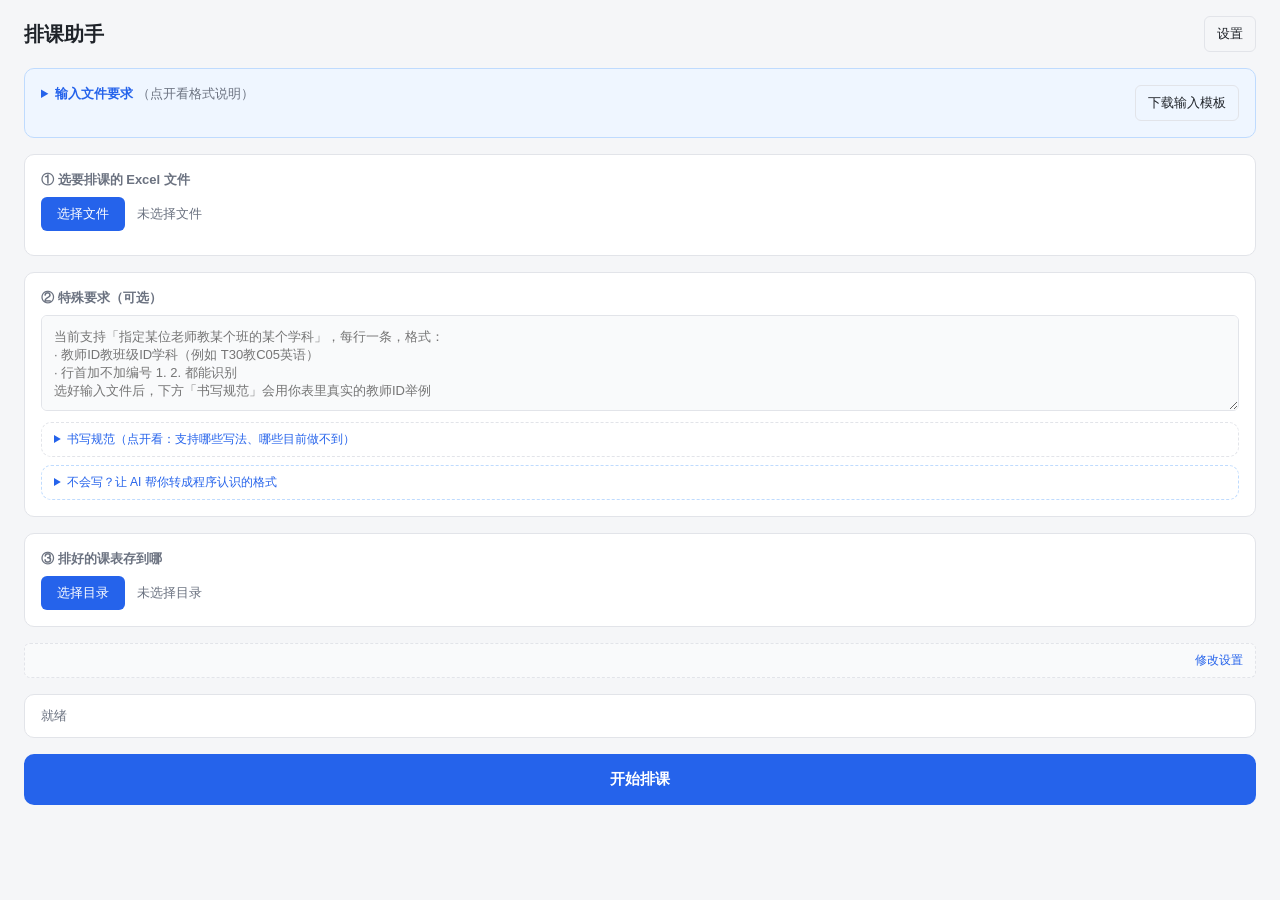
==== commit ad68c9f5: "fix: 界面与方案文案口语化，并修 4 处前后不一致 - 措辞：「引擎只认」→「程序只认」；「已脱敏」→「姓名已经换成编号」；   「结构化写法」→「程序认识的格式」；按钮「生成提示词」→「生成提示" ====
--- a/ui/index.html
+++ b/ui/index.html
@@ -13,20 +13,22 @@
 
   <main>
     <!-- 输入文件要求说明
-         默认折叠：格式说明看一次就够，折叠后首屏留给「① 上传数据文件」，
+         默认折叠：格式说明看一次就够，折叠后首屏留给「① 选要排课的 Excel 文件」，
          需要时点开，模板下载按钮留在外面（不能藏进折叠区，否则不好找）。 -->
     <section class="card info-card">
       <div class="info-head">
         <details class="info-fold">
           <summary>输入文件要求<span class="fold-hint">（点开看格式说明）</span></summary>
           <div class="info-content">
-            <p>请上传包含以下三个 sheet 的 <strong>.xlsx</strong> 文件：</p>
+            <p>请上传一个 <strong>.xlsx</strong> 文件，里面要有下面这几张表（<strong>前三张必填</strong>）：</p>
             <ul>
-              <li><strong>教师</strong>：教师ID、教师姓名、任教学科、职务（只需填语数英、物化生政史地等参与排课的教师，体育/艺术无需填写）</li>
-              <li><strong>班级</strong>：班级ID、班级名称、年级、班主任、选科（如物化生、政史地）</li>
-              <li><strong>课时标准</strong>：学科、选考周课时、非选考周课时、连堂节数、连堂日</li>
+              <li><strong>教师</strong>（必填）：教师ID、教师姓名、任教学科、职务（只需填语数英、物化生政史地等参与排课的教师，体育/艺术无需填写）</li>
+              <li><strong>班级</strong>（必填）：班级ID、班级名称、年级、班主任、选科（如物化生、政史地）</li>
+              <li><strong>课时标准</strong>（必填）：学科、选考周课时、非选考周课时、连堂节数、连堂日</li>
+              <li><strong>任课安排</strong>（可选）：想预先指定谁教哪个班就填；<strong>不填也可以</strong>，程序会自己分配教师</li>
+              <li><strong>走班时间</strong> + <strong>走班教学班</strong>（<strong>只有搞走班的学校才需要</strong>）：哪些班参与走班、每个教学班由哪些班的学生组成。<strong>不需要走班请把这两张表整个删掉</strong>，留着示例数据可能被当成真的。</li>
             </ul>
-            <p class="info-note">系统根据班级选科 + 课时标准自动生成每门课的周课时，并由排课引擎在排课的同时决定各班各科的任课教师。如需特殊指定（如某某老师教某个班），可在下方「特殊要求」中输入。体育活动为每天附加一节，不参与排课。</p>
+            <p class="info-note">系统根据班级选科 + 课时标准自动生成每门课的周课时，并由排课引擎在排课的同时决定各班各科的任课教师。如需特殊指定（如某某老师教某个班），可在下方「特殊要求」中输入。体育活动为每天附加一节，不参与排课。<br>走班是可选功能：模板里附了「走班时间」「走班教学班」两张表，学校要搞走班就照格式填，不搞就删掉——删掉后程序行为与以前完全一致。</p>
           </div>
         </details>
         <button id="btn-download-template" class="ghost-btn">下载输入模板</button>
@@ -34,7 +36,7 @@
     </section>
 
     <section class="card">
-      <div class="step">① 上传数据文件（Excel）</div>
+      <div class="step">① 选要排课的 Excel 文件</div>
       <div class="row">
         <button id="btn-pick-file" class="primary-btn">选择文件</button>
         <span id="file-name" class="path-text">未选择文件</span>
@@ -62,11 +64,11 @@
                 不要自己补成 <code>T030</code>（补零的写法也能认，但以表里为准最稳）</li>
           </ul>
 
-          <p class="spec-title">写法二：其它要求用「结构化写法」（推荐）</p>
+          <p class="spec-title">写法二：其它要求，让 AI 转成下面这种格式（推荐）</p>
           <p class="spec-alert">⚠️ 直接写中文句子（如「张老师周二没空」「T48不想周五上课」）
-             <b>不会生效</b> —— 引擎只认「教师指定」和下面这种 JSON 两种写法。
+             <b>不会生效</b> —— 程序只认「教师指定」和下面这种 JSON 两种写法。
              不方便手写 JSON 时，用下面「不会写？用 AI 帮你转」那段：软件会生成一份
-             <b>已脱敏</b>的提示词，复制给任意 AI，把返回的 JSON 粘回来即可。</p>
+             <b>姓名已经换成编号</b>的一段话，复制给任意 AI，把返回的 JSON 粘回来即可。</p>
           <p>下面这种 JSON 可以直接整段粘进上面的输入框（<b>连开头结尾的
              <code>```json</code> / <code>```</code> 一起粘</b>），能精确表达 5 类要求：
              老师某天或某节没空、老师不想某天上连堂、某班某天或某节不排课（该格排自习）、
@@ -86,7 +88,7 @@
             <li><code>days</code> 用 1~5 表示周一到周五；<code>periods</code> 省略＝全天，
                 节次 1~8（上午 1~5、下午 6~8）</li>
             <li>不想手写 JSON？用下面「不会写？用 AI 帮你转」——它会生成一段
-                <b>已脱敏</b>（姓名自动换成编号）的提示词，复制给任意 AI 即可</li>
+                <b>姓名自动换成编号</b>的提示词，复制给任意 AI 即可</li>
             <li>写错的那条会被单独跳过并说明原因，不影响其它条目</li>
           </ul>
 
@@ -109,18 +111,18 @@
            刻意把提示词**明文展示在文本框里**、让用户自己选中复制：
            便于查看和调试，也不碰剪贴板 API（Tauri webview 里可能被拒）。 -->
       <details class="ai-help">
-        <summary>不会写？用 AI 帮你转成结构化写法</summary>
+        <summary>不会写？让 AI 帮你转成程序认识的格式</summary>
         <div class="ai-body">
           <p>三步：</p>
           <ol>
             <li>点「生成提示词」——软件会把你写的要求里<b>教师姓名 / 班级名自动换成编号</b>
                 （不泄露姓名），并附上你表里的教师、班级清单；</li>
-            <li>在下面的框里<b>全选复制</b>，发给任意 AI（豆包、文心一言、Kimi 等都可以）；</li>
+            <li>在下面的框里<b>全选复制</b>，发给任意 AI（优先使用 DeepSeek；若不想联网或担心数据泄露，请手动关闭 DeepSeek 内的「智能搜索」和「数据用于优化体验」按钮）；</li>
             <li>把 AI 返回的 JSON <b>整段粘回上面的输入框</b>（连 <code>```json</code> 那几行一起），
                 再点「开始排课」。</li>
           </ol>
           <div class="ai-actions">
-            <button id="btn-gen-prompt" class="primary-btn">生成提示词</button>
+            <button id="btn-gen-prompt" class="primary-btn">生成提示词（给 AI 看）</button>
             <button id="btn-sel-prompt" class="ghost-btn" disabled>全选</button>
           </div>
           <textarea id="ai-prompt" readonly placeholder="点「生成提示词」后，这里会显示可复制的内容。（需要先在 ① 里选好输入文件）"></textarea>
@@ -130,7 +132,7 @@
     </section>
 
     <section class="card">
-      <div class="step">③ 输出目录</div>
+      <div class="step">③ 排好的课表存到哪</div>
       <div class="row">
         <button id="btn-pick-dir" class="primary-btn">选择目录</button>
         <span id="dir-name" class="path-text">未选择目录</span>
@@ -194,6 +196,13 @@
     const { invoke } = window.__TAURI__.core;
 
     const $ = id => document.getElementById(id);
+
+    // 被静默吞掉的失败也留个痕：以前这些 catch 是空的，出了问题日志里一条都没有，
+    // 用户只说得出"点了没反应"。上报本身失败就算了，绝不再抛。
+    function logErr(scope, e) {
+      const msg = (e && (e.message || e.toString())) || String(e);
+      invoke('log_frontend_error', { scope, message: msg }).catch(() => {});
+    }
 
     // ---- 排课进度条（2026-10-01）----
     // ⚠️ 用「轮询 get_progress」而不是 Tauri 事件：本项目的 webview 没有配置
@@ -336,18 +345,30 @@
       return { text: out, hit };
     }
 
-    $('btn-gen-prompt').onclick = () => {
+    $('btn-gen-prompt').onclick = async () => {
       const note = $('ai-note');
       const raw = $('requirements').value.trim();
       if (!raw) {
         note.textContent = '请先在上面的输入框里写下要求（一行一条）。';
         return;
       }
-      const tMap = specSamples.teacherMap || {};
-      const cMap = specSamples.classMap || {};
+      let tMap = specSamples.teacherMap || {};
+      let cMap = specSamples.classMap || {};
       if (!Object.keys(tMap).length && !Object.keys(cMap).length) {
-        note.textContent = '还没拿到你表里的教师/班级清单 —— 请先在「① 上传数据文件」里选好输入文件。';
-        return;
+        // 名册来自预检结果，而启动时不再自动预检（见 refreshConfig），
+        // 所以这里按需补一次 —— 没有名册就做不了脱敏。
+        if (!inputPath) {
+          note.textContent = '还没拿到你表里的教师/班级清单 —— 请先在「① 选要排课的 Excel 文件」里选好输入文件。';
+          return;
+        }
+        note.textContent = '正在读取你表里的教师/班级名册…';
+        await validateSelectedFile(inputPath, true);
+        tMap = specSamples.teacherMap || {};
+        cMap = specSamples.classMap || {};
+        if (!Object.keys(tMap).length && !Object.keys(cMap).length) {
+          note.textContent = '没能从输入文件里读出名册，请确认文件可用后重试。';
+          return;
+        }
       }
       const d = desensitize(raw);
       const fmt = m => Object.entries(m).map(([n, id]) => id + '\t' + n).join('\n');
@@ -375,6 +396,10 @@
     let inputPath = null;
     let outputDir = null;
     let currentConfig = null;
+    // 已经检查过的文件路径。预检要起一次引擎（105MB onefile，解包几秒），
+    // 而 refreshConfig 每次回主面板都会跑一次（开一次设置回来就跑一次），
+    // 同一个文件没必要反复查。用户显式重选文件时传 force=true 强制重查。
+    let lastValidatedPath = null;
 
     // 特殊要求自动保存到 localStorage，下次打开自动恢复
     // ⚠️ $ 必须已在上面声明：此前 $ 声明在本段之后，这里取 $ 会抛 ReferenceError，
@@ -392,19 +417,18 @@
         outputDir = currentConfig.default_output_dir;
         $('dir-name').textContent = outputDir;
       }
-      if (currentConfig.last_input_file) {
-        inputPath = currentConfig.last_input_file;
-        $('file-name').textContent = inputPath;
-        showFileSize(inputPath);
-        validateSelectedFile(inputPath);
-      }
+      // ⚠️ 不再恢复「上次使用的输入文件」（2026-10-09 用户拍板，改动前请先确认）。
+      // 每次打开都要自己重新选，选完**立刻预检**（见 btn-pick-file）。
+      // 外壳侧也已去掉写入 —— 程序不再记录这个路径。
       renderHardLimitsSummary(currentConfig.hard_limits);
     }
 
     function renderHardLimitsSummary(hl) {
       const s = hl.schedule;
       const c = hl.consecutive;
-      const text = `当前生效：${s.periods_per_day}节/天，上午${s.morning_start}-${s.morning_end}，下午${s.afternoon_start}-${s.afternoon_end}；连堂：${DAY_NAMES[c.math_day]}数学、${DAY_NAMES[c.chinese_day]}语文、${DAY_NAMES[c.english_day]}英语`;
+      const home = hl.classes && hl.classes.homeroom_must_teach_own;
+      const text = `当前生效：${s.periods_per_day}节/天，上午${s.morning_start}-${s.morning_end}，下午${s.afternoon_start}-${s.afternoon_end}；连堂：${DAY_NAMES[c.math_day]}数学、${DAY_NAMES[c.chinese_day]}语文、${DAY_NAMES[c.english_day]}英语`
+        + (home ? '；班主任教自己班：开' : '');
       $('hl-text').textContent = text;
     }
 
@@ -430,7 +454,9 @@
     // 等样式，但前端一直没调用，这一块从来没显示过内容——
     // 用户只有点了「开始排课」、等上几分钟，才知道数据有问题。
     // 这里把它接上：选完文件立刻检查，把问题挡在排课之前。
-    async function validateSelectedFile(path) {
+    async function validateSelectedFile(path, force) {
+      if (!force && path === lastValidatedPath) return;   // 同一个文件不重复查
+      lastValidatedPath = path;
       const box = $('validation-result');
       box.style.display = 'block';
       box.innerHTML = '<div class="validate-loading">正在检查输入文件…</div>';
@@ -439,6 +465,7 @@
       try {
         r = await invoke('validate_input', { path });
       } catch (e) {
+        logErr('输入预检', e);
         box.innerHTML = '<div class="validate-errors">输入检查失败：' + e + '</div>';
         return;
       }
@@ -462,9 +489,6 @@
       } else {
         html += '<div class="validate-error">输入文件有问题，请先修正再排课</div>';
       }
-      if (st.format) {
-        html += '<div class="validate-subjects">格式：' + st.format + '</div>';
-      }
       if (parts.length) {
         html += '<div class="validate-stats">' +
           parts.map(p => '<span>' + p + '</span>').join('') + '</div>';
@@ -487,12 +511,12 @@
         inputPath = p;
         $('file-name').textContent = p;
         await showFileSize(p);
-        await validateSelectedFile(p);
+        await validateSelectedFile(p, true);   // 显式重选 → 强制重查
       }
     };
 
     $('btn-download-template').onclick = () => {
-      invoke('download_template').catch(() => {});
+      invoke('download_template').catch(e => logErr('下载输入模板', e));
     };
 
     $('btn-pick-dir').onclick = async () => {
@@ -500,9 +524,15 @@
       if (p) {
         outputDir = p;
         $('dir-name').textContent = p;
-        await invoke('set_config', {
-          config: { ...currentConfig, default_output_dir: outputDir }
-        });
+        try {
+          await invoke('set_config', {
+            config: { ...currentConfig, default_output_dir: outputDir }
+          });
+        } catch (e) {
+          // 保存失败要说出来：不然用户以为目录记住了，下次打开又变回去
+          logErr('保存输出目录', e);
+          setStatus('warn', '输出目录没能保存（详情见日志文件夹）');
+        }
       }
     };
 
@@ -552,7 +582,7 @@
         const planCard = document.createElement('div');
         planCard.className = 'result-card';
         let html = '<div class="result-card-title">排课方案</div>';
-        html += '<div class="result-card-sub">共生成 ' + r.plans.length + ' 套方案，点击卡片展开详情</div>';
+        html += '<div class="result-card-sub">共生成 ' + r.plans.length + ' 套方案 · 评分满分 100，越高越均衡 · 点卡片展开各项明细</div>';
         html += '<div class="plan-list">';
         r.plans.forEach(p => {
           // 把 note 拆分成指标标签
@@ -560,7 +590,7 @@
           let metricsHtml = '';
           metrics.forEach(m => {
             // 提取数值和标签
-            const match = m.match(/(.+?)\s*([\d.]+%?)/);
+            const match = m.match(/(.+?)\s*([\d.]+(?:\s*(?:%|节|分|个|位|门))?)/);
             if (match) {
               metricsHtml += `<span class="metric-tag"><span class="metric-label">${match[1]}</span><span class="metric-value">${match[2]}</span></span>`;
             } else {
@@ -641,6 +671,12 @@
       }
       const btn = $('btn-run');
       btn.disabled = true;
+      // 启动时不再自动预检（2026-10-09，见 refreshConfig），改在这里补一次：
+      // 「把数据问题挡在几分钟的排课之前」这个初衷不变，只是时机从"打开程序"
+      // 挪到"真要排课"。同一个文件只查一次，显式选过文件的不会重复查。
+      if (inputPath !== lastValidatedPath) {
+        await validateSelectedFile(inputPath, true);
+      }
       setBusy(true);
       $('btn-run-text').textContent = '排课中...';
       $('btn-spinner').classList.remove('hidden');
@@ -648,7 +684,7 @@
       cancelBtn.disabled = false;
       cancelBtn.textContent = '取消排课';
       cancelBtn.classList.remove('hidden');
-      setStatus('running', '正在排课，请稍候…（25 个班约需 3 分钟）');
+      setStatus('running', '正在排课，请稍候…（一般约 3 分钟，班级越多越久）');
       showProgress();
       startProgressPolling();
       $('result-area').classList.add('hidden');
@@ -672,6 +708,7 @@
         }
         renderResult(r);
       } catch (e) {
+        logErr('调用排课', e);
         setStatus('error', '调用失败：' + e);
       } finally {
         btn.disabled = false;
@@ -704,12 +741,13 @@
       try {
         await invoke('cancel_scheduler');
       } catch (e) {
+        logErr('取消排课', e);
         setStatus('error', '取消失败：' + e);
       }
     };
 
     $('btn-open-logs').onclick = () => {
-      invoke('open_logs_dir').catch(() => {});
+      invoke('open_logs_dir').catch(e => logErr('打开日志文件夹', e));
     };
 
     // 键盘：Ctrl+Enter 开始排课；Esc 关掉新手教程（它是模态，挡着什么都点不了）。
@@ -739,17 +777,17 @@
       {
         icon: '👋',
         title: '欢迎使用排课助手',
-        desc: '我是你的排课小帮手！上传教师、班级和课时标准数据，告诉我你的特殊要求，我就能排出多套可对比的课表供你挑选（25 个班大约 3 分钟）。全程离线运行，数据不会上传。'
+        desc: '我是你的排课小帮手！上传教师、班级和课时标准数据，告诉我你的特殊要求，我就能排出多套可对比的课表供你挑选（一般约 3 分钟，班级越多越久）。数据都只在你自己的电脑上处理，不会上传。'
       },
       {
         icon: '📊',
         title: '第一步：上传 Excel 数据',
-        desc: '点击「选择文件」，上传包含教师、班级、课时标准的 Excel 文件（任课安排可选）。不确定格式？页面最上方的蓝色卡片里写了详细要求，可以下载模板参考。'
+        desc: '点击「选择文件」，上传包含教师、班级、课时标准的 Excel 文件（任课安排可选）。选完文件会「立刻自动检查」，格式、缺列、周课时超额这些当场就告诉你，不用等排完才发现。不确定格式？最上方蓝色卡片里写了详细要求，可以下载模板参考。'
       },
       {
         icon: '📝',
-        title: '第二步：填写特殊要求（可选）',
-        desc: '简单的要求写「T30教C05英语」这种指定任课；更复杂的（某老师某天没空、某班某节不排课、某老师最多带几个班等）在下面的「书写规范」里复制一段结构化写法整段粘进来即可。内容会自动保存，下次打开还在；没有特殊要求就留空。'
+        title: '第二步：写特殊要求（可选）',
+        desc: '简单的要求直接写，比如「T30教C05英语」。复杂一点的（某老师某天没空、某班某节不排课、某老师最多带几个班）不用自己琢磨语法——点下面的「不会写？用 AI 帮你转」，它会把你写的话整理成一段提示词（里面的姓名会自动换成编号，真实姓名不外发），你拿这段提示词去问任意 AI，再把回给你的内容整段粘回来就行。内容会自动保存，下次打开还在；没有特殊要求就留空。'
       },
       {
         icon: '📁',
@@ -759,7 +797,12 @@
       {
         icon: '🚀',
         title: '最后一步：开始排课',
-        desc: '点击蓝色的「开始排课」按钮，喝杯水的功夫就好了！完成后会显示多套方案和评分，点击方案可以展开查看详细指标，挑最满意的一套用。以后想再看教程？随时去「设置」→「关于」里点「重新查看新手教程」。'
+        desc: '点击蓝色的「开始排课」，大约 3 分钟出 3 套方案。点开方案卡片能看评分和各项明细，挑最满意的一套用。中途想改主意，点「取消排课」就能停下；万一没排出来，结果里会有「打开日志文件夹」，里面有本次的日志，方便查原因。'
+      },
+      {
+        icon: '⚙️',
+        title: '顺带一提：几个常用开关',
+        desc: '在「设置 → 硬限制预设条件」里可以改每天几节课、上午下午的作息、连堂安排、固定课（班会 / 研究性学习 / 校本课）。如果学校要求「班主任必须教自己带的班」，在那一页的「班级设置」里勾一下就行。改完下次排课生效。以后想再看这份教程，去「设置」→「关于」里点「重新查看新手教程」。'
       }
     ];
 
